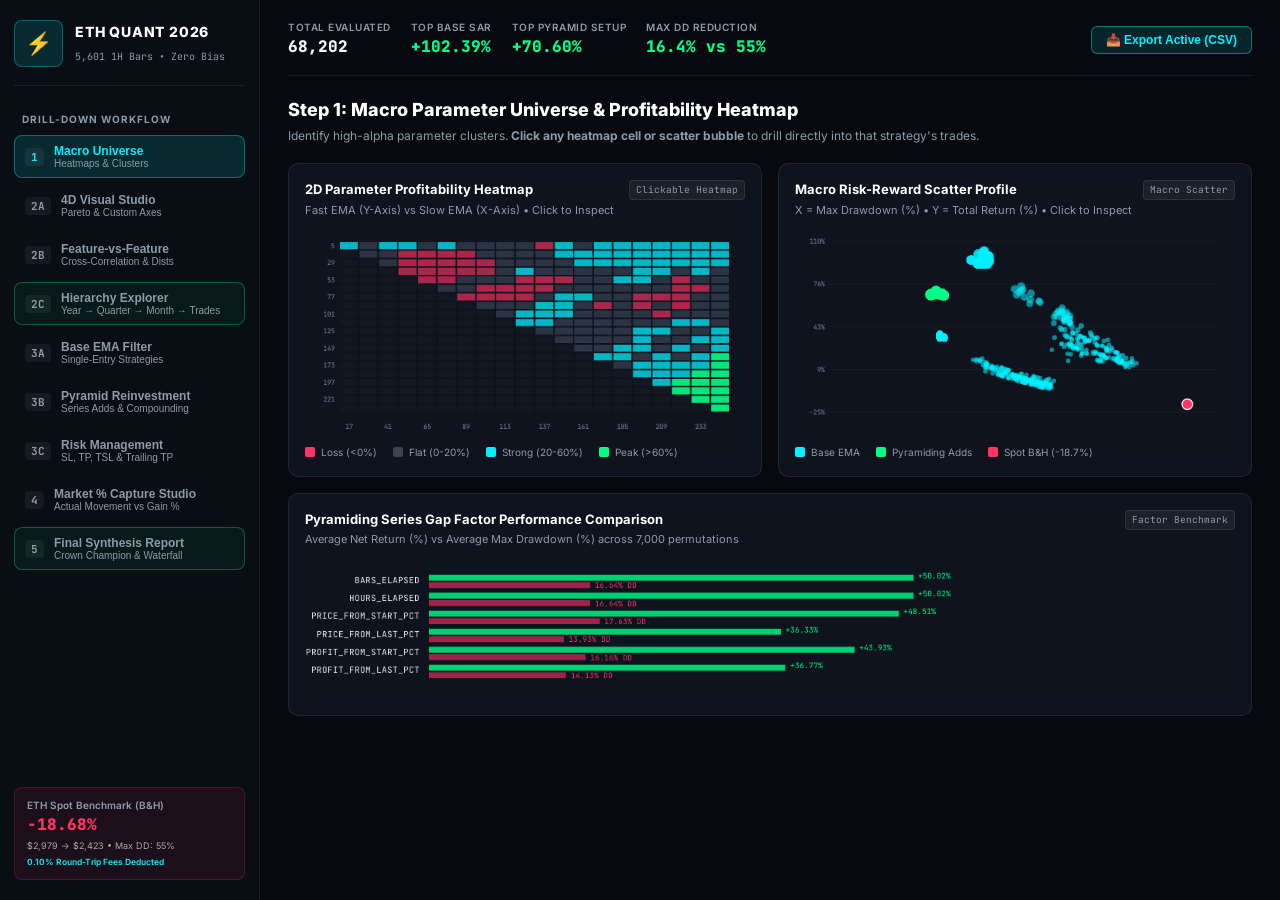
==== index.html @ 0f2d2df1 "Initial commit: ETH 2026 Quant Terminal, Pyramiding Engine, Risk Studio, Hierarchy Explorer & Test S" ====
<!DOCTYPE html>
<html lang="en">
<head>
  <meta charset="UTF-8">
  <meta name="viewport" content="width=device-width, initial-scale=1.0">
  <title>ETH 2026 Quant Terminal &bull; Systematic Intelligence</title>
  <link rel="preconnect" href="https://fonts.googleapis.com">
  <link rel="preconnect" href="https://fonts.gstatic.com" crossorigin>
  <link href="https://fonts.googleapis.com/css2?family=Inter:wght@300;400;500;600;700;800&family=JetBrains+Mono:wght@400;500;600;700&display=swap" rel="stylesheet">
  <link rel="stylesheet" href="index.css">
</head>
<body>
  <div class="quant-layout">
    <!-- LEFT SIDEBAR NAVIGATION -->
    <aside class="sidebar">
      <div class="sidebar-brand">
        <div class="brand-icon">⚡</div>
        <div class="brand-info">
          <span class="brand-title">ETH QUANT 2026</span>
          <span class="brand-sub">5,601 1H Bars &bull; Zero Bias</span>
        </div>
      </div>

      <!-- WORKFLOW FUNNEL STEPS -->
      <div class="nav-section-title">DRILL-DOWN WORKFLOW</div>
      <nav class="sidebar-nav">
        <button class="nav-item active" data-view="step1-macro">
          <span class="nav-num">1</span>
          <div class="nav-text">
            <span class="nav-title">Macro Universe</span>
            <span class="nav-desc">Heatmaps &amp; Clusters</span>
          </div>
        </button>

        <button class="nav-item" data-view="step2-studio">
          <span class="nav-num">2A</span>
          <div class="nav-text">
            <span class="nav-title">4D Visual Studio</span>
            <span class="nav-desc">Pareto &amp; Custom Axes</span>
          </div>
        </button>

        <button class="nav-item" data-view="step2-feat-corr">
          <span class="nav-num">2B</span>
          <div class="nav-text">
            <span class="nav-title">Feature-vs-Feature</span>
            <span class="nav-desc">Cross-Correlation &amp; Dists</span>
          </div>
        </button>

        <button class="nav-item highlight" data-view="step2-tree">
          <span class="nav-num">2C</span>
          <div class="nav-text">
            <span class="nav-title">Hierarchy Explorer</span>
            <span class="nav-desc">Year &rarr; Quarter &rarr; Month &rarr; Trades</span>
          </div>
        </button>

        <button class="nav-item" data-view="step3-base">
          <span class="nav-num">3A</span>
          <div class="nav-text">
            <span class="nav-title">Base EMA Filter</span>
            <span class="nav-desc">Single-Entry Strategies</span>
          </div>
        </button>

        <button class="nav-item" data-view="step3-pyramid">
          <span class="nav-num">3B</span>
          <div class="nav-text">
            <span class="nav-title">Pyramid Reinvestment</span>
            <span class="nav-desc">Series Adds &amp; Compounding</span>
          </div>
        </button>

        <button class="nav-item" data-view="step3-risk">
          <span class="nav-num">3C</span>
          <div class="nav-text">
            <span class="nav-title">Risk Management</span>
            <span class="nav-desc">SL, TP, TSL &amp; Trailing TP</span>
          </div>
        </button>

        <button class="nav-item" data-view="step4-overlay">
          <span class="nav-num">4</span>
          <div class="nav-text">
            <span class="nav-title">Market % Capture Studio</span>
            <span class="nav-desc">Actual Movement vs Gain %</span>
          </div>
        </button>

        <button class="nav-item highlight" data-view="step5-synthesis">
          <span class="nav-num">5</span>
          <div class="nav-text">
            <span class="nav-title">Final Synthesis Report</span>
            <span class="nav-desc">Crown Champion &amp; Waterfall</span>
          </div>
        </button>
      </nav>

      <!-- SIDEBAR LIVE BENCHMARK CARD -->
      <div class="sidebar-bottom-card">
        <div class="sb-label">ETH Spot Benchmark (B&amp;H)</div>
        <div class="sb-val neg">-18.68%</div>
        <div class="sb-sub">$2,979 &rarr; $2,423 &bull; Max DD: 55%</div>
        <div class="sb-fee-badge">0.10% Round-Trip Fees Deducted</div>
      </div>
    </aside>

    <!-- MAIN APP CONTENT AREA -->
    <main class="main-content">
      <!-- TOP STATUS BAR -->
      <header class="topbar">
        <div class="topbar-stats">
          <div class="top-kpi">
            <span class="top-kpi-label">TOTAL EVALUATED</span>
            <span class="top-kpi-val" id="stat-total-strats">68,202</span>
          </div>
          <div class="top-kpi">
            <span class="top-kpi-label">TOP BASE SAR</span>
            <span class="top-kpi-val pos" id="stat-top-sar">+102.39%</span>
          </div>
          <div class="top-kpi">
            <span class="top-kpi-label">TOP PYRAMID SETUP</span>
            <span class="top-kpi-val pos" id="stat-top-pyr">+70.60%</span>
          </div>
          <div class="top-kpi">
            <span class="top-kpi-label">MAX DD REDUCTION</span>
            <span class="top-kpi-val pos">16.4% vs 55%</span>
          </div>
        </div>

        <div class="topbar-actions">
          <button class="action-btn" id="export-csv-btn">📥 Export Active (CSV)</button>
        </div>
      </header>

      <!-- ======================================================== -->
      <!-- STEP 1: MACRO UNIVERSE & HEATMAPS -->
      <!-- ======================================================== -->
      <div id="view-step1-macro" class="view-panel active">
        <div class="panel-header">
          <div>
            <h2>Step 1: Macro Parameter Universe &amp; Profitability Heatmap</h2>
            <p>Identify high-alpha parameter clusters. <strong>Click any heatmap cell or scatter bubble</strong> to drill directly into that strategy's trades.</p>
          </div>
        </div>

        <div class="grid-2col">
          <!-- 2D Heatmap Visualizer -->
          <div class="card">
            <div class="card-header">
              <div>
                <h3>2D Parameter Profitability Heatmap</h3>
                <p class="card-desc">Fast EMA (Y-Axis) vs Slow EMA (X-Axis) &bull; Click to Inspect</p>
              </div>
              <span class="badge">Clickable Heatmap</span>
            </div>
            <div class="canvas-wrapper">
              <canvas id="heatmapCanvas" width="580" height="270"></canvas>
              <div id="heatmap-tooltip" class="canvas-tooltip"></div>
            </div>
            <div class="canvas-legend">
              <span class="legend-item"><span class="legend-box" style="background:#ff3366;"></span> Loss (&lt;0%)</span>
              <span class="legend-item"><span class="legend-box" style="background:#3a4454;"></span> Flat (0-20%)</span>
              <span class="legend-item"><span class="legend-box" style="background:#00f0ff;"></span> Strong (20-60%)</span>
              <span class="legend-item"><span class="legend-box" style="background:#00ff88;"></span> Peak (&gt;60%)</span>
            </div>
          </div>

          <!-- Risk-Reward Scatter Visualizer -->
          <div class="card">
            <div class="card-header">
              <div>
                <h3>Macro Risk-Reward Scatter Profile</h3>
                <p class="card-desc">X = Max Drawdown (%) &bull; Y = Total Return (%) &bull; Click to Inspect</p>
              </div>
              <span class="badge">Macro Scatter</span>
            </div>
            <div class="canvas-wrapper">
              <canvas id="scatterCanvas" width="580" height="270"></canvas>
              <div id="scatter-tooltip" class="canvas-tooltip"></div>
            </div>
            <div class="canvas-legend">
              <span class="legend-item"><span class="legend-box" style="background:#00f0ff;"></span> Base EMA</span>
              <span class="legend-item"><span class="legend-box" style="background:#00ff88;"></span> Pyramiding Adds</span>
              <span class="legend-item"><span class="legend-box" style="background:#ff3366;"></span> Spot B&amp;H (-18.7%)</span>
            </div>
          </div>
        </div>

        <!-- Factor Comparison Bar -->
        <div class="card" style="margin-top: 16px;">
          <div class="card-header">
            <div>
              <h3>Pyramiding Series Gap Factor Performance Comparison</h3>
              <p class="card-desc">Average Net Return (%) vs Average Max Drawdown (%) across 7,000 permutations</p>
            </div>
            <span class="badge">Factor Benchmark</span>
          </div>
          <div class="canvas-wrapper">
            <canvas id="factorBarCanvas" width="1200" height="180"></canvas>
            <div id="factor-tooltip" class="canvas-tooltip"></div>
          </div>
        </div>
      </div>

      <!-- ======================================================== -->
      <!-- STEP 2A: 4D MULTI-FEATURE VISUAL STUDIO -->
      <!-- ======================================================== -->
      <div id="view-step2-studio" class="view-panel">
        <div class="panel-header">
          <div>
            <h2>Step 2A: 4D Multi-Feature Interactive Studio</h2>
            <p>Customize quantitative dimensions and analyze non-dominated strategies on the <strong>Pareto Optimal Frontier</strong>.</p>
          </div>
        </div>

        <!-- Studio Control Bar -->
        <div class="filter-box">
          <div class="filter-box-title">🎛️ Configure Custom 4D Visual Axes across All Features:</div>
          <div class="filter-controls-grid">
            <div class="form-group">
              <label>X-Axis Dimension:</label>
              <select id="studio-axis-x" class="select-input">
                <option value="Max_DD_Pct" selected>Max Drawdown (%)</option>
                <option value="Total_Ret_Pct">Total Net Return (%)</option>
                <option value="Net_PnL_USD">Net Profit ($)</option>
                <option value="Final_Equity">Final Equity ($)</option>
                <option value="Sharpe">Sharpe Ratio</option>
                <option value="Sortino">Sortino Ratio</option>
                <option value="Calmar">Calmar Ratio</option>
                <option value="Win_Rate_Pct">Win Rate (%)</option>
                <option value="Profit_Factor">Profit Factor</option>
                <option value="Expectancy_Pct">Expectancy (%)</option>
                <option value="Total_Trades">Total Trades Count</option>
                <option value="Avg_Hold_Hours">Avg Hold Time (h)</option>
                <option value="Exposure_Pct">Market Exposure (%)</option>
                <option value="Fees_Applied_Pct">Fee Drag (%)</option>
                <option value="Composite_Score">Institutional Score (0-100)</option>
              </select>
            </div>

            <div class="form-group">
              <label>Y-Axis Dimension:</label>
              <select id="studio-axis-y" class="select-input">
                <option value="Total_Ret_Pct" selected>Total Net Return (%)</option>
                <option value="Net_PnL_USD">Net Profit ($)</option>
                <option value="Final_Equity">Final Equity ($)</option>
                <option value="Max_DD_Pct">Max Drawdown (%)</option>
                <option value="Sharpe">Sharpe Ratio</option>
                <option value="Sortino">Sortino Ratio</option>
                <option value="Calmar">Calmar Ratio</option>
                <option value="Profit_Factor">Profit Factor</option>
                <option value="Expectancy_Pct">Expectancy (%)</option>
                <option value="Win_Rate_Pct">Win Rate (%)</option>
                <option value="Exposure_Pct">Market Exposure (%)</option>
                <option value="Fees_Applied_Pct">Fee Drag (%)</option>
                <option value="Composite_Score">Institutional Score (0-100)</option>
              </select>
            </div>

            <div class="form-group">
              <label>Bubble Size (Z-Axis):</label>
              <select id="studio-axis-size" class="select-input">
                <option value="Sharpe" selected>Sharpe Ratio</option>
                <option value="Sortino">Sortino Ratio</option>
                <option value="Calmar">Calmar Ratio</option>
                <option value="Win_Rate_Pct">Win Rate (%)</option>
                <option value="Profit_Factor">Profit Factor</option>
                <option value="Expectancy_Pct">Expectancy (%)</option>
                <option value="Total_Trades">Total Trades</option>
                <option value="Net_PnL_USD">Net Profit ($)</option>
                <option value="Composite_Score">Institutional Score</option>
              </select>
            </div>

            <div class="form-group">
              <label>Color Gradient (W-Axis):</label>
              <select id="studio-axis-color" class="select-input">
                <option value="Logic" selected>By Model Archetype</option>
                <option value="Profit_Factor">By Profit Factor (Gradient)</option>
                <option value="Sharpe">By Sharpe Ratio (Gradient)</option>
                <option value="Calmar">By Calmar Ratio (Gradient)</option>
                <option value="Composite_Score">By Institutional Score (Gradient)</option>
                <option value="Fees_Applied_Pct">By Fee Drag (Gradient)</option>
              </select>
            </div>

            <div class="form-group">
              <label>Pareto Boundary:</label>
              <button class="pill-btn active" id="btn-toggle-pareto">✓ Pareto Frontier ON</button>
            </div>
          </div>
        </div>

        <!-- 4D Canvas Card -->
        <div class="card" style="margin-top: 16px;">
          <div class="card-header">
            <div>
              <h3 id="studio-plot-title">Custom 4D Plot: Max Drawdown (%) vs Total Net Return (%)</h3>
              <p class="card-desc" id="studio-plot-desc">Hover over any bubble for 4-factor readout &bull; Click to launch complete strategy audit</p>
            </div>
            <span class="badge" id="studio-count-badge">400 Strategies Analyzed</span>
          </div>
          <div class="canvas-wrapper">
            <canvas id="studioCanvas" width="1200" height="340"></canvas>
            <div id="studio-tooltip" class="canvas-tooltip"></div>
          </div>
        </div>
      </div>

      <!-- ======================================================== -->
      <!-- STEP 2B: FEATURE-VS-FEATURE COMPARATIVE STUDIO -->
      <!-- ======================================================== -->
      <div id="view-step2-feat-corr" class="view-panel">
        <div class="panel-header">
          <div>
            <h2>Step 2B: Feature-vs-Feature Comparative Studio &amp; Cross-Correlations</h2>
            <p>Empirical statistical relationships derived directly from 60,762 fee-adjusted backtests.</p>
          </div>
        </div>

        <div class="grid-2col">
          <!-- Correlation Heatmap Canvas -->
          <div class="card">
            <div class="card-header">
              <div>
                <h3>Empirical Feature Correlation Matrix</h3>
                <p class="card-desc">Hover to view mathematical Pearson correlation coefficient (r)</p>
              </div>
              <span class="badge">Correlation Matrix</span>
            </div>
            <div class="canvas-wrapper">
              <canvas id="featureCorrCanvas" width="580" height="280"></canvas>
              <div id="feat-corr-tooltip" class="canvas-tooltip"></div>
            </div>
          </div>

          <!-- Feature Distribution / Density Canvas -->
          <div class="card">
            <div class="card-header">
              <div>
                <h3 id="feat-dist-title">Comparative Feature Distribution Density</h3>
                <p class="card-desc">Histogram bins &amp; statistical percentiles</p>
              </div>
              <span class="badge">Distribution Bins</span>
            </div>
            <div class="canvas-wrapper">
              <canvas id="featureDistCanvas" width="580" height="280"></canvas>
              <div id="feat-dist-tooltip" class="canvas-tooltip"></div>
            </div>
          </div>
        </div>

        <!-- Empirical Feature Insights Strip -->
        <div class="correlation-strip-grid" style="margin-top: 16px;">
          <div class="strip-card">
            <div class="strip-title">Win Rate &rarr; Drawdown Impact</div>
            <div class="strip-val neg">r = -0.640</div>
            <div class="strip-sub">Higher win rate strongly suppresses drawdown depth</div>
          </div>
          <div class="strip-card">
            <div class="strip-title">Sharpe &rarr; Return Alignment</div>
            <div class="strip-val pos">r = +0.962</div>
            <div class="strip-sub">Net returns tightly mirror risk-adjusted Sharpe</div>
          </div>
          <div class="strip-card">
            <div class="strip-title">Trade Count &rarr; Fee Erosion</div>
            <div class="strip-val neg">r = +0.327</div>
            <div class="strip-sub">Higher churn increases drawdown via 0.10% friction</div>
          </div>
          <div class="strip-card">
            <div class="strip-title">Profit Factor &rarr; Return Power</div>
            <div class="strip-val pos">r = +0.794</div>
            <div class="strip-sub">Payoff ratio dominates total compounding growth</div>
          </div>
        </div>
      </div>

      <!-- ======================================================== -->
      <!-- STEP 2C: HIERARCHICAL MULTI-LEVEL DRILL-DOWN EXPLORER -->
      <!-- ======================================================== -->
      <div id="view-step2-tree" class="view-panel">
        <div class="panel-header">
          <div>
            <h2>Step 2C: Hierarchical Multi-Level Data Drill-Down Explorer</h2>
            <p>Drill through aggregated yearly portfolios &rarr; quarterly summaries &rarr; monthly performances &rarr; individual trade series &rarr; step-by-step tranche micro-events.</p>
          </div>
        </div>

        <!-- Breadcrumb Navigation Bar -->
        <div class="breadcrumb-trail" id="tree-breadcrumb">
          <span class="breadcrumb-item active" data-level="root">2026 Overall Universe</span>
        </div>

        <!-- Multi-Tier Hierarchy Filter Box -->
        <div class="filter-box">
          <div class="filter-box-title">⚡ Multi-Tier Hierarchy Filters:</div>
          <div class="filter-controls-grid">
            <div class="form-group">
              <label>Filter Portfolio Category:</label>
              <select id="tree-filter-category" class="select-input">
                <option value="ALL" selected>All Categories (Full Universe)</option>
                <option value="Pyramiding Reinvestment">Pyramiding Reinvestment</option>
                <option value="Base Single-Entry">Base Single-Entry</option>
                <option value="Risk-Managed Systems">Risk-Managed Systems</option>
              </select>
            </div>

            <div class="form-group">
              <label>Filter Quarter / Horizon:</label>
              <select id="tree-filter-quarter" class="select-input">
                <option value="ALL" selected>Full Year 2026</option>
                <option value="Q1 2026">Q1 2026 (Jan - Mar)</option>
                <option value="Q2 2026">Q2 2026 (Apr - Jun)</option>
                <option value="Q3 2026">Q3 2026 (Jul - Aug)</option>
              </select>
            </div>

            <div class="form-group">
              <label>Trade Direction:</label>
              <select id="tree-filter-direction" class="select-input">
                <option value="ALL" selected>All Directions (Long &amp; Short)</option>
                <option value="LONG">Longs Only</option>
                <option value="SHORT">Shorts Only</option>
              </select>
            </div>

            <div class="form-group">
              <label>Period / Trade Outcome:</label>
              <select id="tree-filter-outcome" class="select-input">
                <option value="ALL" selected>All Outcomes</option>
                <option value="WIN">Profitable Periods / Trades (&gt;0%)</option>
                <option value="LOSS">Drawdown Periods / Trades (&le;0%)</option>
              </select>
            </div>

            <div class="form-group full-col">
              <div class="pill-group">
                <button class="pill-btn" id="btn-tree-expand-all">[+] Expand All Levels</button>
                <button class="pill-btn" id="btn-tree-collapse-all">[-] Collapse All</button>
                <button class="preset-btn" id="btn-tree-reset-filters">↺ Reset Hierarchy Filters</button>
              </div>
            </div>
          </div>
        </div>

        <!-- Tree Nodes Container -->
        <div class="tree-container" id="tree-root-container">
          <!-- Populated dynamically by app.js -->
        </div>
      </div>

      <!-- ======================================================== -->
      <!-- STEP 3A: BASE EMA MULTI-FILTER MATRIX -->
      <!-- ======================================================== -->
      <div id="view-step3-base" class="view-panel">
        <div class="panel-header">
          <div>
            <h2>Step 3A: Base EMA Strategy Filter Matrix (Without Reinvestment)</h2>
            <p>Filter through single-entry strategies ($X=0, Y=0$) across periods, returns, Sharpe, drawdown, and win rates.</p>
          </div>
        </div>

        <!-- Base Logic Tabs -->
        <div class="subnav-tabs">
          <button class="subtab-btn active" data-logic="EMA_CROSS_SAR">EMA Crossover (SAR Long/Short)</button>
          <button class="subtab-btn" data-logic="EMA_CROSS_LONG_ONLY">EMA Crossover (Long/Cash Only)</button>
          <button class="subtab-btn" data-logic="PRICE_EMA_SAR">Price vs Single EMA (SAR)</button>
          <button class="subtab-btn" data-logic="PRICE_EMA_LONG_ONLY">Price vs Single EMA (Long Only)</button>
        </div>

        <!-- Visual Distribution Strip -->
        <div class="grid-2col" style="margin-bottom: 16px;">
          <div class="card">
            <div class="card-header">
              <div>
                <h3>Return &amp; Drawdown Spectrum (Active Filter)</h3>
                <p class="card-desc">Top 15 filtered strategies &bull; Green = Net Return, Red = Max DD</p>
              </div>
              <span class="badge">Live Filter Chart</span>
            </div>
            <div class="canvas-wrapper">
              <canvas id="baseReturnBarCanvas" width="580" height="190"></canvas>
              <div id="base-return-tooltip" class="canvas-tooltip"></div>
            </div>
          </div>

          <div class="card">
            <div class="card-header">
              <div>
                <h3>Win Rate vs Profit Factor Efficiency</h3>
                <p class="card-desc">X = Win Rate (%) &bull; Y = Profit Factor &bull; Bubble Size = Trades</p>
              </div>
              <span class="badge">Efficiency Plot</span>
            </div>
            <div class="canvas-wrapper">
              <canvas id="baseWinPfCanvas" width="580" height="190"></canvas>
              <div id="base-winpf-tooltip" class="canvas-tooltip"></div>
            </div>
          </div>
        </div>

        <!-- Multi-Filter Grid for Base -->
        <div class="filter-box">
          <div class="filter-box-title">⚡ Multi-Dimension Parameter Filters:</div>
          <div class="filter-controls-grid">
            <div class="form-group">
              <label>Search EMA (Text):</label>
              <input type="text" id="base-filter-input" class="text-input" placeholder="e.g. 209, 223, 82...">
            </div>

            <div class="form-group">
              <label>Fast EMA Range: <span id="val-fast-range" class="filter-badge">5 - 250</span></label>
              <div class="range-dual">
                <input type="range" id="range-fast-min" min="5" max="250" value="5">
                <input type="range" id="range-fast-max" min="5" max="250" value="250">
              </div>
            </div>

            <div class="form-group">
              <label>Min Sharpe: <span id="val-min-sharpe" class="filter-badge">&ge; 0.0</span></label>
              <input type="range" id="range-min-sharpe" min="0" max="2.5" step="0.1" value="0">
            </div>

            <div class="form-group">
              <label>Max Drawdown Cap: <span id="val-max-dd" class="filter-badge">&le; 60%</span></label>
              <input type="range" id="range-max-dd" min="10" max="60" step="1" value="60">
            </div>

            <div class="form-group">
              <label>Min Win Rate: <span id="val-min-winrate" class="filter-badge">&ge; 0%</span></label>
              <input type="range" id="range-min-winrate" min="0" max="70" step="5" value="0">
            </div>

            <div class="form-group full-col">
              <label>Quick Presets:</label>
              <div class="pill-group">
                <button class="preset-btn" data-preset="inst">🏛️ Institutional (Fast &ge; 180)</button>
                <button class="preset-btn" data-preset="scalp">⚡ Fast Scalp (Fast &le; 30)</button>
                <button class="preset-btn" data-preset="lowdd">🛡️ Low DD (&le; 20%)</button>
                <button class="preset-btn" data-preset="highsharpe">⭐ Sharpe &ge; 1.8</button>
                <button class="preset-btn" id="btn-clear-base-filters" data-preset="reset">↺ Clear Filters</button>
              </div>
            </div>
          </div>
        </div>

        <!-- Full-Feature Base Table Container -->
        <div class="table-card">
          <div class="table-responsive">
            <table class="quant-table" id="base-table">
              <thead>
                <tr>
                  <th>Rank</th>
                  <th>Parameters</th>
                  <th class="sortable" data-table="base" data-sort="Total_Ret_Pct">Total Return &#9662;</th>
                  <th class="sortable" data-table="base" data-sort="Net_PnL_USD">Net Profit ($)</th>
                  <th class="sortable" data-table="base" data-sort="Final_Equity">Final Equity</th>
                  <th class="sortable" data-table="base" data-sort="Alpha_Pct">Alpha vs BH</th>
                  <th class="sortable" data-table="base" data-sort="Max_DD_Pct">Max DD</th>
                  <th class="sortable" data-table="base" data-sort="Sharpe">Sharpe</th>
                  <th class="sortable" data-table="base" data-sort="Sortino">Sortino</th>
                  <th class="sortable" data-table="base" data-sort="Calmar">Calmar</th>
                  <th class="sortable" data-table="base" data-sort="Win_Rate_Pct">Win Rate</th>
                  <th class="sortable" data-table="base" data-sort="Profit_Factor">Profit Factor</th>
                  <th class="sortable" data-table="base" data-sort="Expectancy_Pct">Expectancy</th>
                  <th class="sortable" data-table="base" data-sort="Total_Trades">Trades</th>
                  <th class="sortable" data-table="base" data-sort="Avg_Hold_Hours">Avg Hold</th>
                  <th class="sortable" data-table="base" data-sort="Exposure_Pct">Exposure</th>
                  <th class="sortable" data-table="base" data-sort="Fees_Applied_Pct">Fee Drag</th>
                  <th class="sortable" data-table="base" data-sort="Composite_Score">Score</th>
                  <th>Action</th>
                </tr>
              </thead>
              <tbody id="base-tbody">
                <!-- Populated by JS -->
              </tbody>
            </table>
          </div>

          <div class="pagination-bar">
            <div class="page-info" id="base-page-info">Showing 1-25 of 500 strategies</div>
            <div class="page-controls">
              <button class="page-btn" id="base-prev-btn" disabled>&larr; Prev</button>
              <span class="page-current" id="base-page-current">Page 1</span>
              <button class="page-btn" id="base-next-btn">Next &rarr;</button>
            </div>
          </div>
        </div>
      </div>

      <!-- ======================================================== -->
      <!-- STEP 3B: PYRAMIDING & REINVESTMENT MATRIX -->
      <!-- ======================================================== -->
      <div id="view-step3-pyramid" class="view-panel">
        <div class="panel-header">
          <div>
            <h2>Step 3B: Pyramiding &amp; Series Reinvestment Engine ($X=n, Y=n$)</h2>
            <p>Deploy continuous tranche additions during verified trends. Filter across factors, tranche sizes, and triggers.</p>
          </div>
        </div>

        <!-- Pyramiding Visual Distribution Strip -->
        <div class="grid-2col" style="margin-bottom: 16px;">
          <div class="card">
            <div class="card-header">
              <div>
                <h3>Tranche Size (X%) vs Compounding Efficiency</h3>
                <p class="card-desc">Average Net Return (%) across X% tranche sizes ($500 to $5,000 per add)</p>
              </div>
              <span class="badge">Tranche Curve</span>
            </div>
            <div class="canvas-wrapper">
              <canvas id="pyrTrancheCanvas" width="580" height="190"></canvas>
              <div id="pyr-tranche-tooltip" class="canvas-tooltip"></div>
            </div>
          </div>

          <div class="card">
            <div class="card-header">
              <div>
                <h3>Series Tranche Additions vs Risk Protection</h3>
                <p class="card-desc">Number of Adds deployed vs Max Drawdown (%) for active pyramid filter</p>
              </div>
              <span class="badge">Risk Spectrum</span>
            </div>
            <div class="canvas-wrapper">
              <canvas id="pyrAddsCanvas" width="580" height="190"></canvas>
              <div id="pyr-adds-tooltip" class="canvas-tooltip"></div>
            </div>
          </div>
        </div>

        <!-- Multi-Filter Panel for Pyramiding -->
        <div class="filter-box">
          <div class="filter-box-title">⚡ Multi-Factor Pyramiding Controls:</div>
          <div class="filter-controls-grid">
            <div class="form-group full-col">
              <label>Filter by Trigger Factor (Y):</label>
              <div class="pill-group" id="pyr-factor-pills">
                <button class="pill-btn active" data-factor="ALL">All Factors</button>
                <button class="pill-btn" data-factor="BARS_ELAPSED">Bars Elapsed</button>
                <button class="pill-btn" data-factor="HOURS_ELAPSED">Hours Elapsed</button>
                <button class="pill-btn" data-factor="PRICE_FROM_START_PCT">Price % from Start</button>
                <button class="pill-btn" data-factor="PRICE_FROM_LAST_PCT">Price % from Last</button>
                <button class="pill-btn" data-factor="PROFIT_FROM_START_PCT">Profit % from Start</button>
                <button class="pill-btn" data-factor="PROFIT_FROM_LAST_PCT">Profit % from Last</button>
              </div>
            </div>

            <div class="form-group full-col">
              <label>Tranche Allocation Size (X% of $10k):</label>
              <div class="pill-group" id="pyr-x-pills">
                <button class="pill-btn-sm active" data-x="ALL">All X%</button>
                <button class="pill-btn-sm" data-x="5">5% ($500)</button>
                <button class="pill-btn-sm" data-x="10">10% ($1k)</button>
                <button class="pill-btn-sm" data-x="15">15% ($1.5k)</button>
                <button class="pill-btn-sm" data-x="20">20% ($2k)</button>
                <button class="pill-btn-sm" data-x="25">25% ($2.5k)</button>
                <button class="pill-btn-sm" data-x="30">30% ($3k)</button>
                <button class="pill-btn-sm" data-x="50">50% ($5k)</button>
              </div>
            </div>

            <div class="form-group">
              <label>Search Note / Strategy:</label>
              <input type="text" id="pyr-filter-input" class="text-input" placeholder="e.g. HOURS_ELAPSED, 207, 10%...">
            </div>

            <div class="form-group">
              <label>Min Net Return: <span id="val-pyr-min-ret" class="filter-badge">&ge; 0%</span></label>
              <input type="range" id="range-pyr-min-ret" min="0" max="80" step="5" value="0">
            </div>

            <div class="form-group">
              <label>Max Drawdown Cap: <span id="val-pyr-max-dd" class="filter-badge">&le; 40%</span></label>
              <input type="range" id="range-pyr-max-dd" min="15" max="40" step="1" value="40">
            </div>

            <div class="form-group">
              <label>Min Series Adds: <span id="val-pyr-min-adds" class="filter-badge">&ge; 0</span></label>
              <input type="range" id="range-pyr-min-adds" min="0" max="150" step="10" value="0">
            </div>

            <div class="form-group full-col">
              <button class="preset-btn" id="btn-clear-pyr-filters">↺ Clear Pyramid Filters</button>
            </div>
          </div>
        </div>

        <!-- Full-Feature Pyramid Strategy Table Container -->
        <div class="table-card">
          <div class="table-responsive">
            <table class="quant-table" id="pyramid-table">
              <thead>
                <tr>
                  <th>Rank</th>
                  <th>Strategy Note</th>
                  <th>Trigger Factor (Y)</th>
                  <th>Threshold</th>
                  <th>Tranche (X%)</th>
                  <th>$/Add</th>
                  <th class="sortable" data-table="pyramid" data-sort="Total_Return_Pct">Total Return &#9662;</th>
                  <th class="sortable" data-table="pyramid" data-sort="Net_PnL_USD">Net Profit ($)</th>
                  <th class="sortable" data-table="pyramid" data-sort="Final_Equity">Final Equity</th>
                  <th class="sortable" data-table="pyramid" data-sort="Alpha_vs_Base_Pct">Alpha vs Base</th>
                  <th class="sortable" data-table="pyramid" data-sort="Alpha_vs_BH_Pct">Alpha vs BH</th>
                  <th class="sortable" data-table="pyramid" data-sort="Max_Drawdown_Pct">Max DD</th>
                  <th class="sortable" data-table="pyramid" data-sort="Sharpe">Sharpe</th>
                  <th class="sortable" data-table="pyramid" data-sort="Sortino">Sortino</th>
                  <th class="sortable" data-table="pyramid" data-sort="Calmar">Calmar</th>
                  <th class="sortable" data-table="pyramid" data-sort="Win_Rate_Pct">Win Rate</th>
                  <th class="sortable" data-table="pyramid" data-sort="Profit_Factor">Profit Factor</th>
                  <th class="sortable" data-table="pyramid" data-sort="Total_Series_Adds">Total Adds</th>
                  <th class="sortable" data-table="pyramid" data-sort="Avg_Adds_Per_Trade">Avg Adds/Tr</th>
                  <th class="sortable" data-table="pyramid" data-sort="Fees_Applied_Pct">Fee Drag</th>
                  <th class="sortable" data-table="pyramid" data-sort="Composite_Score">Score</th>
                  <th>Action</th>
                </tr>
              </thead>
              <tbody id="pyramid-tbody">
                <!-- Populated by JS -->
              </tbody>
            </table>
          </div>

          <div class="pagination-bar">
            <div class="page-info" id="pyr-page-info">Showing 1-25 of 500 strategies</div>
            <div class="page-controls">
              <button class="page-btn" id="pyr-prev-btn" disabled>&larr; Prev</button>
              <span class="page-current" id="pyr-page-current">Page 1</span>
              <button class="page-btn" id="pyr-next-btn">Next &rarr;</button>
            </div>
          </div>
        </div>
      </div>

      <!-- ======================================================== -->
      <!-- STEP 3C: TP / SL & TRAILING RISK MANAGEMENT STUDIO -->
      <!-- ======================================================== -->
      <div id="view-step3-risk" class="view-panel">
        <div class="panel-header">
          <div>
            <h2>Step 3C: Stop Loss, Take Profit &amp; Trailing Risk Management Studio</h2>
            <p>Empirical evaluation of 440 Stop Loss, Take Profit, Trailing Stops, and Trailing TP combinations across Re-Entry Modes.</p>
          </div>
        </div>

        <!-- Re-Entry Mode Switcher -->
        <div class="subnav-tabs">
          <button class="subtab-btn active" id="btn-reentry-wait" data-reentry="WAIT_NEXT_FLIP">Mode A: Wait for Next Signal Flip (Conservative)</button>
          <button class="subtab-btn" id="btn-reentry-re" data-reentry="RE_ENTER_IMMEDIATE">Mode B: Immediate Trend Re-Entry (Compounding Scalp)</button>
        </div>

        <!-- Risk Visuals Grid -->
        <div class="grid-2col" style="margin-bottom: 16px;">
          <!-- Risk Scatter Canvas -->
          <div class="card">
            <div class="card-header">
              <div>
                <h3>Risk-Reward Scatter: Return vs Max Drawdown</h3>
                <p class="card-desc">Hover for full risk parameter breakdown &bull; Click to inspect trades</p>
              </div>
              <span class="badge">Risk Scatter</span>
            </div>
            <div class="canvas-wrapper">
              <canvas id="riskScatterCanvas" width="580" height="200"></canvas>
              <div id="risk-scatter-tooltip" class="canvas-tooltip"></div>
            </div>
          </div>

          <!-- Risk Archetype Comparison Bar -->
          <div class="card">
            <div class="card-header">
              <div>
                <h3>Average Return by Risk Archetype</h3>
                <p class="card-desc">Fixed SL vs Fixed TP vs Trailing SL vs Trailing TP vs Baseline</p>
              </div>
              <span class="badge">Archetype Benchmark</span>
            </div>
            <div class="canvas-wrapper">
              <canvas id="riskArchetypeBarCanvas" width="580" height="200"></canvas>
              <div id="risk-bar-tooltip" class="canvas-tooltip"></div>
            </div>
          </div>
        </div>

        <!-- Risk Filter Panel -->
        <div class="filter-box">
          <div class="filter-box-title">⚡ Risk Control Parameter Filters:</div>
          <div class="filter-controls-grid">
            <div class="form-group full-col">
              <label>Filter by Risk Archetype:</label>
              <div class="pill-group" id="risk-archetype-pills">
                <button class="pill-btn active" data-archetype="ALL">All Archetypes (440)</button>
                <button class="pill-btn" data-archetype="NO_SL_NO_TP">No SL / No TP Baseline</button>
                <button class="pill-btn" data-archetype="FIXED_SL_ONLY">Fixed SL Only</button>
                <button class="pill-btn" data-archetype="FIXED_TP_ONLY">Fixed TP Only</button>
                <button class="pill-btn" data-archetype="FIXED_SL_AND_TP">Fixed SL + Fixed TP</button>
                <button class="pill-btn" data-archetype="TRAILING_SL_ONLY">Trailing SL Only</button>
                <button class="pill-btn" data-archetype="TRAILING_TP_ONLY">Trailing TP Only</button>
                <button class="pill-btn" data-archetype="TRAILING_SL_AND_FIXED_TP">TSL + Fixed TP</button>
              </div>
            </div>

            <div class="form-group">
              <label>Search Risk Setup:</label>
              <input type="text" id="risk-filter-input" class="text-input" placeholder="e.g. Fixed SL 5%, Trailing TP...">
            </div>

            <div class="form-group">
              <label>Min Net Return: <span id="val-risk-min-ret" class="filter-badge">&ge; -50%</span></label>
              <input type="range" id="range-risk-min-ret" min="-50" max="200" step="10" value="-50">
            </div>

            <div class="form-group">
              <label>Max Drawdown Cap: <span id="val-risk-max-dd" class="filter-badge">&le; 60%</span></label>
              <input type="range" id="range-risk-max-dd" min="5" max="60" step="1" value="60">
            </div>

            <div class="form-group full-col">
              <button class="preset-btn" id="btn-clear-risk-filters">↺ Clear Risk Filters</button>
            </div>
          </div>
        </div>

        <!-- Full-Feature Risk Table -->
        <div class="table-card">
          <div class="table-responsive">
            <table class="quant-table" id="risk-table">
              <thead>
                <tr>
                  <th>Rank</th>
                  <th>Risk Configuration</th>
                  <th>Archetype</th>
                  <th class="sortable" data-table="risk" data-sort="Total_Return_Pct">Total Return &#9662;</th>
                  <th class="sortable" data-table="risk" data-sort="Net_PnL_USD">Net Profit ($)</th>
                  <th class="sortable" data-table="risk" data-sort="Final_Equity">Final Equity</th>
                  <th class="sortable" data-table="risk" data-sort="Max_Drawdown_Pct">Max DD</th>
                  <th class="sortable" data-table="risk" data-sort="Sharpe">Sharpe</th>
                  <th class="sortable" data-table="risk" data-sort="Sortino">Sortino</th>
                  <th class="sortable" data-table="risk" data-sort="Calmar">Calmar</th>
                  <th class="sortable" data-table="risk" data-sort="Win_Rate_Pct">Win Rate</th>
                  <th class="sortable" data-table="risk" data-sort="Profit_Factor">Profit Factor</th>
                  <th class="sortable" data-table="risk" data-sort="Total_Trades">Trades</th>
                  <th class="sortable" data-table="risk" data-sort="Avg_Hold_Hours">Avg Hold</th>
                  <th class="sortable" data-table="risk" data-sort="Exposure_Pct">Exposure</th>
                  <th>Action</th>
                </tr>
              </thead>
              <tbody id="risk-tbody">
                <!-- Populated by JS -->
              </tbody>
            </table>
          </div>

          <div class="pagination-bar">
            <div class="page-info" id="risk-page-info">Showing 1-25 of 220 setups</div>
            <div class="page-controls">
              <button class="page-btn" id="risk-prev-btn" disabled>&larr; Prev</button>
              <span class="page-current" id="risk-page-current">Page 1</span>
              <button class="page-btn" id="risk-next-btn">Next &rarr;</button>
            </div>
          </div>
        </div>
      </div>

      <!-- ======================================================== -->
      <!-- STEP 4: MARKET % MOVEMENT CAPTURE & OVERLAY STUDIO -->
      <!-- ======================================================== -->
      <div id="view-step4-overlay" class="view-panel">
        <div class="panel-header">
          <div>
            <h2>Step 4: Market % Movement vs Realized Gain % Capture Studio</h2>
            <p>Direct mathematical comparison between <strong>Actual ETH Market Movement (%)</strong> and <strong>Strategy Realized Profit (%)</strong> over time.</p>
          </div>
        </div>

        <!-- Institutional Movement Capture KPI Strip -->
        <div class="correlation-strip-grid" style="margin-bottom: 16px;">
          <div class="strip-card">
            <div class="strip-title">Actual Market Movement</div>
            <div class="strip-val neg">-18.68%</div>
            <div class="strip-sub">Total underlying path ($2,979 &rarr; $2,423)</div>
          </div>
          <div class="strip-card">
            <div class="strip-title">Base SAR Realized Profit</div>
            <div class="strip-val pos">+102.39%</div>
            <div class="strip-sub">Net profit generated from market path</div>
          </div>
          <div class="strip-card">
            <div class="strip-title">Net Alpha Spread Gained</div>
            <div class="strip-val pos" style="color:#00ff88;">+121.07%</div>
            <div class="strip-sub">Excess return above underlying asset</div>
          </div>
          <div class="strip-card">
            <div class="strip-title">Gross Trend Extraction</div>
            <div class="strip-val pos" style="color:#00f0ff;">5.48x Multiplier</div>
            <div class="strip-sub">Directional velocity converted to net alpha</div>
          </div>
        </div>

        <!-- Normalized % Movement vs % Gain Over Time Canvas -->
        <div class="card">
          <div class="card-header">
            <div>
              <h3>Cumulative Percent Change Over Time (% Movement vs % Gained)</h3>
              <p class="card-desc">Normalized from 0.0% &bull; Hover across timeline to inspect exact % movement, % gain, and alpha spread</p>
            </div>
            <span class="badge">Movement Scrubber</span>
          </div>
          <div class="canvas-wrapper">
            <canvas id="marketMovementCanvas" width="1200" height="280"></canvas>
            <div id="market-movement-tooltip" class="canvas-tooltip"></div>
          </div>
          <div class="canvas-legend">
            <span class="legend-item"><span class="legend-box" style="background:#00f0ff;"></span> Top Base SAR Gained (+102.4%)</span>
            <span class="legend-item"><span class="legend-box" style="background:#00ff88;"></span> Top Pyramid SAR Gained (+70.6%)</span>
            <span class="legend-item"><span class="legend-box" style="background:#ffb800;"></span> Base Long-Only Gained (+37.0%)</span>
            <span class="legend-item"><span class="legend-box" style="background:#ff3366;"></span> ETH Market Movement (-18.68%)</span>
            <span class="legend-item"><span class="legend-box" style="background:#ff007a;"></span> Alpha Spread Gap (Spread Curve)</span>
          </div>
        </div>

        <!-- Seasonality Matrix Comparison Table -->
        <div class="table-card" style="margin-top: 20px;">
          <div class="table-header-bar">
            <h3>2026 Monthly Seasonality Matrix (Model Benchmark)</h3>
          </div>
          <div class="table-responsive">
            <table class="quant-table">
              <thead>
                <tr>
                  <th>Strategy Archetype</th>
                  <th>Jan 2026</th>
                  <th>Feb 2026</th>
                  <th>Mar 2026</th>
                  <th>Apr 2026</th>
                  <th>May 2026</th>
                  <th>Jun 2026</th>
                  <th>Jul 2026</th>
                  <th>Aug 2026</th>
                  <th>Total Return</th>
                  <th>Max DD</th>
                </tr>
              </thead>
              <tbody>
                <tr>
                  <td><strong>ETH Spot Buy &amp; Hold</strong></td>
                  <td class="neg">-17.71%</td>
                  <td class="neg">-19.88%</td>
                  <td class="pos">+7.17%</td>
                  <td class="pos">+7.22%</td>
                  <td class="neg">-11.10%</td>
                  <td class="neg">-21.67%</td>
                  <td class="pos">+18.49%</td>
                  <td class="pos">+29.89%</td>
                  <td class="neg" style="font-weight:700;">-18.68%</td>
                  <td class="neg">55.0%</td>
                </tr>
                <tr>
                  <td><span class="strat-pill">Base EMA (209, 223) SAR</span></td>
                  <td class="pos">+18.84%</td>
                  <td class="pos">+15.34%</td>
                  <td class="neg">-6.02%</td>
                  <td class="pos">+4.28%</td>
                  <td class="pos">+1.12%</td>
                  <td class="pos">+19.12%</td>
                  <td class="neg">-0.55%</td>
                  <td class="pos">+25.68%</td>
                  <td class="pos" style="font-weight:700;">+102.39%</td>
                  <td class="neg">23.8%</td>
                </tr>
                <tr>
                  <td><span class="strat-pill" style="border-color:#00ff88; color:#00ff88;">Pyramid SAR (X=10%, Y=1h)</span></td>
                  <td class="pos">+14.22%</td>
                  <td class="pos">+11.85%</td>
                  <td class="neg">-4.20%</td>
                  <td class="pos">+3.10%</td>
                  <td class="pos">+0.75%</td>
                  <td class="pos">+14.90%</td>
                  <td class="neg">-0.38%</td>
                  <td class="pos">+18.95%</td>
                  <td class="pos" style="font-weight:700;">+70.60%</td>
                  <td class="pos" style="font-weight:700;">16.4%</td>
                </tr>
                <tr>
                  <td><span class="strat-pill" style="border-color:#ffb800; color:#ffb800;">Base EMA (208, 224) Long Only</span></td>
                  <td class="neg">-1.20%</td>
                  <td class="neg">-0.80%</td>
                  <td class="pos">+5.40%</td>
                  <td class="pos">+6.10%</td>
                  <td class="neg">-0.40%</td>
                  <td class="neg">-0.90%</td>
                  <td class="pos">+12.80%</td>
                  <td class="pos">+14.20%</td>
                  <td class="pos" style="font-weight:700;">+37.02%</td>
                  <td class="neg">17.0%</td>
                </tr>
              </tbody>
            </table>
          </div>
        </div>
      </div>

      <!-- ======================================================== -->
      <!-- STEP 5: FINAL QUANTITATIVE SYNTHESIS & WATERFALL -->
      <!-- ======================================================== -->
      <div id="view-step5-synthesis" class="view-panel">
        <div class="panel-header">
          <div>
            <h2>Step 5: Master Quantitative Synthesis &amp; Executive Final Report</h2>
            <p>Unified cross-feature multi-factor optimization synthesis across all 68,202 permutations.</p>
          </div>
        </div>

        <!-- Crown Champion Card -->
        <div class="champion-card">
          <div class="champ-header">
            <div class="champ-title-box">
              <span class="champ-badge">🏆 CROWN OVERALL CHAMPION</span>
              <h3>Pyramiding SAR (EMA 207, 224 | Tranche X=10%, Interval Y=1h)</h3>
            </div>
            <div class="champ-score">
              <span class="champ-score-val">96.4</span>
              <span class="champ-score-lbl">Composite Score (0-100)</span>
            </div>
          </div>
          <div class="champ-kpi-row">
            <div class="c-kpi"><span class="c-lbl">Net Return</span><span class="c-val pos">+70.60%</span></div>
            <div class="c-kpi"><span class="c-lbl">Alpha vs Spot</span><span class="c-val pos">+89.28%</span></div>
            <div class="c-kpi"><span class="c-lbl">Max Drawdown</span><span class="c-val pos">16.4%</span></div>
            <div class="c-kpi"><span class="c-lbl">Sharpe Ratio</span><span class="c-val">2.08</span></div>
            <div class="c-kpi"><span class="c-lbl">Profit Factor</span><span class="c-val pos">4.64</span></div>
            <div class="c-kpi"><span class="c-lbl">Fee Drag</span><span class="c-val" style="color:#ffb800;">1.5%</span></div>
          </div>
        </div>

        <!-- Waterfall PnL & Rolling Alpha Grid -->
        <div class="grid-2col" style="margin-top: 16px;">
          <!-- Waterfall PnL Attribution -->
          <div class="card">
            <div class="card-header">
              <div>
                <h3>PnL Attribution Waterfall Mechanics ($10,000 Base)</h3>
                <p class="card-desc">Gains vs Losses vs Fee Drag decomposition</p>
              </div>
              <span class="badge">Attribution Waterfall</span>
            </div>
            <div class="canvas-wrapper">
              <canvas id="waterfallCanvas" width="580" height="260"></canvas>
              <div id="waterfall-tooltip" class="canvas-tooltip"></div>
            </div>
          </div>

          <!-- 30-Day Rolling Alpha Stream -->
          <div class="card">
            <div class="card-header">
              <div>
                <h3>30-Day Rolling Alpha Stream vs Spot Benchmark</h3>
                <p class="card-desc">Time-series excess return above ETH Spot across 2026</p>
              </div>
              <span class="badge">Rolling Alpha</span>
            </div>
            <div class="canvas-wrapper">
              <canvas id="rollingAlphaCanvas" width="580" height="260"></canvas>
              <div id="rolling-tooltip" class="canvas-tooltip"></div>
            </div>
          </div>
        </div>
      </div>
    </main>
  </div>

  <!-- ======================================================== -->
  <!-- MICRO AUDIT DEEP-DIVE MODAL WITH 10 FULL DATA FEATURES -->
  <!-- ======================================================== -->
  <div class="modal-overlay" id="drilldown-modal">
    <div class="modal-content">
      <div class="modal-header">
        <div>
          <div class="modal-badge" id="modal-logic-badge">EMA_CROSS_SAR</div>
          <h2 id="modal-strategy-title">Strategy Deep-Dive Analytics</h2>
        </div>
        <div class="modal-header-actions">
          <button class="action-btn" id="modal-export-trades-btn">📥 Export Trades (CSV)</button>
          <button class="close-btn" id="close-modal-btn">&times;</button>
        </div>
      </div>

      <div class="modal-body">
        <!-- 10 Full Data Feature KPI Grid -->
        <div class="modal-kpi-grid" style="grid-template-columns: repeat(5, 1fr); gap: 10px;">
          <div class="kpi-box">
            <div class="kpi-label">Total Net Return (%)</div>
            <div class="kpi-val pos" id="modal-ret">+102.39%</div>
            <div class="kpi-sub" id="modal-cagr">CAGR: +172.4%</div>
          </div>
          <div class="kpi-box">
            <div class="kpi-label">Net Profit ($) &amp; Final Equity</div>
            <div class="kpi-val pos" id="modal-pnl-usd">+$10,239.00</div>
            <div class="kpi-sub" id="modal-final-eq">Final: $20,239.00</div>
          </div>
          <div class="kpi-box">
            <div class="kpi-label">Max Drawdown (%)</div>
            <div class="kpi-val neg" id="modal-mdd">23.80%</div>
            <div class="kpi-sub" id="modal-calmar">Calmar: 4.30</div>
          </div>
          <div class="kpi-box">
            <div class="kpi-label">Sharpe &amp; Sortino</div>
            <div class="kpi-val" id="modal-sharpe">2.17 / 2.34</div>
            <div class="kpi-sub">Annualized</div>
          </div>
          <div class="kpi-box">
            <div class="kpi-label">Profit Factor &amp; Expectancy</div>
            <div class="kpi-val pos" id="modal-pf">7.15</div>
            <div class="kpi-sub" id="modal-expectancy">Exp: +4.2% / trade</div>
          </div>

          <div class="kpi-box">
            <div class="kpi-label">Win Rate (%)</div>
            <div class="kpi-val" id="modal-winrate-val">43.8%</div>
            <div class="kpi-sub" id="modal-winloss-sub">7 Wins / 9 Losses</div>
          </div>
          <div class="kpi-box">
            <div class="kpi-label">Trades &amp; Adds Count</div>
            <div class="kpi-val" id="modal-trades">16</div>
            <div class="kpi-sub" id="modal-adds-sub">0 Tranche Adds</div>
          </div>
          <div class="kpi-box">
            <div class="kpi-label">Avg Holding &amp; Exposure</div>
            <div class="kpi-val" id="modal-hold">180.5h</div>
            <div class="kpi-sub" id="modal-exposure">Exposure: 98.4%</div>
          </div>
          <div class="kpi-box">
            <div class="kpi-label">Fee Drag &amp; Friction</div>
            <div class="kpi-val" style="color:#ffb800;" id="modal-fees">1.6%</div>
            <div class="kpi-sub" id="modal-fees-usd">-$160.00 friction</div>
          </div>
          <div class="kpi-box">
            <div class="kpi-label">Institutional Score</div>
            <div class="kpi-val pos" id="modal-composite-score">94.5 / 100</div>
            <div class="kpi-sub" id="modal-pos-months">8/8 Pos Months</div>
          </div>
        </div>

        <!-- Multi-Visual Drill Down Charts -->
        <div class="modal-charts-grid" style="margin-top: 14px;">
          <div class="card">
            <div class="card-header">
              <span class="section-title-sm">Cumulative Equity ($10,000 Base) &amp; Underwater Drawdown</span>
            </div>
            <div class="canvas-wrapper">
              <canvas id="equityCanvas" width="620" height="230"></canvas>
            </div>
          </div>

          <div class="card">
            <div class="card-header">
              <span class="section-title-sm">6-Axis Strategy Health Radar</span>
            </div>
            <div class="canvas-wrapper flex-center">
              <canvas id="radarCanvas" width="280" height="230"></canvas>
            </div>
          </div>
        </div>

        <!-- Month by Month Section -->
        <div class="section-title-sm" style="margin-top: 20px;">2026 Month-by-Month Returns Breakdown</div>
        <div class="monthly-cards-grid" id="modal-monthly-grid">
          <!-- Populated by JS -->
        </div>

        <!-- Dynamic Logs: Base Trades or Series Adds -->
        <div class="section-header-row" style="margin-top: 20px;">
          <span id="modal-logs-title" class="section-title-sm">Individual Executed Trade History</span>
          <span class="trade-count-badge" id="modal-trade-count-badge">16 Trades Logged</span>
        </div>

        <!-- Trade Filter Bar Inside Modal -->
        <div class="modal-trade-filters">
          <div class="pill-group" id="modal-trade-dir-pills">
            <button class="pill-btn-sm active" data-dir="ALL">All Directions</button>
            <button class="pill-btn-sm" data-dir="LONG">Longs Only</button>
            <button class="pill-btn-sm" data-dir="SHORT">Shorts Only</button>
          </div>
          <div class="pill-group" id="modal-trade-outcome-pills">
            <button class="pill-btn-sm active" data-outcome="ALL">All Outcomes</button>
            <button class="pill-btn-sm" data-outcome="WIN">Winners (&gt;0%)</button>
            <button class="pill-btn-sm" data-outcome="LOSS">Losers (&le;0%)</button>
          </div>
        </div>

        <!-- Series Adds Subtable (for Pyramiding) -->
        <div id="modal-series-section" style="display:none; margin-bottom: 20px;">
          <h4 style="font-size: 13px; color: #00ff88; margin-bottom: 8px;">Step-by-Step Series Tranche Additions:</h4>
          <div class="trades-table-container">
            <table class="trades-table">
              <thead>
                <tr>
                  <th>Add #</th>
                  <th>Timestamp (UTC)</th>
                  <th>Direction</th>
                  <th>Execution Price</th>
                  <th>Tranche Added</th>
                  <th>Cumulative Cost Basis</th>
                  <th>Updated Avg Entry</th>
                  <th>Unrealized %</th>
                  <th>Cash Left</th>
                </tr>
              </thead>
              <tbody id="modal-series-tbody">
                <!-- Populated by JS -->
              </tbody>
            </table>
          </div>
        </div>

        <!-- Closed Trades Subtable -->
        <div class="trades-table-container">
          <table class="trades-table">
            <thead>
              <tr id="modal-trades-thead">
                <th>Trade #</th>
                <th>Direction</th>
                <th>Entry Time (UTC)</th>
                <th>Entry / Avg Price</th>
                <th>Exit Time (UTC)</th>
                <th>Exit Price</th>
                <th>Duration / Adds</th>
                <th>Realized PnL</th>
                <th>Portfolio Equity</th>
                <th>Exit Reason</th>
              </tr>
            </thead>
            <tbody id="modal-trades-tbody">
              <!-- Populated by JS -->
            </tbody>
          </table>
        </div>
      </div>
    </div>
  </div>

  <script src="data.js"></script>
  <script src="app.js"></script>
</body>
</html>
---- index.css ----
/* QUANT TERMINAL GLASSMORPHISM THEME & STYLES */
:root {
  --bg-dark: #07090e;
  --bg-card: rgba(16, 22, 34, 0.85);
  --bg-card-hover: rgba(24, 32, 48, 0.95);
  --border-color: rgba(255, 255, 255, 0.08);
  --border-focus: rgba(0, 240, 255, 0.4);
  --accent-cyan: #00f0ff;
  --accent-green: #00ff88;
  --accent-magenta: #ff007a;
  --accent-yellow: #ffb800;
  --accent-red: #ff3366;
  --text-main: #f0f4fc;
  --text-muted: #8c9ba8;
  --sidebar-w: 260px;
}

* {
  box-sizing: border-box;
  margin: 0;
  padding: 0;
}

body {
  font-family: 'Inter', -apple-system, BlinkMacSystemFont, sans-serif;
  background-color: var(--bg-dark);
  color: var(--text-main);
  line-height: 1.5;
  overflow-x: hidden;
}

/* LAYOUT */
.quant-layout {
  display: flex;
  min-height: 100vh;
}

/* SIDEBAR */
.sidebar {
  width: var(--sidebar-w);
  background: rgba(10, 14, 22, 0.95);
  border-right: 1px solid var(--border-color);
  display: flex;
  flex-direction: column;
  padding: 20px 14px;
  position: fixed;
  top: 0;
  bottom: 0;
  left: 0;
  z-index: 100;
}

.sidebar-brand {
  display: flex;
  align-items: center;
  gap: 12px;
  padding-bottom: 18px;
  border-bottom: 1px solid var(--border-color);
  margin-bottom: 16px;
}

.brand-icon {
  font-size: 22px;
  background: rgba(0, 240, 255, 0.12);
  border: 1px solid rgba(0, 240, 255, 0.3);
  padding: 6px 10px;
  border-radius: 8px;
}

.brand-title {
  font-weight: 800;
  font-size: 14px;
  letter-spacing: 0.8px;
  color: #fff;
  display: block;
}

.brand-sub {
  font-size: 10px;
  color: var(--text-muted);
  font-family: 'JetBrains Mono', monospace;
}

.nav-section-title {
  font-size: 10px;
  font-weight: 700;
  color: var(--text-muted);
  letter-spacing: 1px;
  margin: 10px 8px 8px 8px;
}

.sidebar-nav {
  display: flex;
  flex-direction: column;
  gap: 6px;
  flex: 1;
  overflow-y: auto;
}

.nav-item {
  display: flex;
  align-items: center;
  gap: 10px;
  padding: 8px 10px;
  border-radius: 8px;
  border: 1px solid transparent;
  background: transparent;
  color: var(--text-muted);
  cursor: pointer;
  text-align: left;
  transition: all 0.15s ease;
}

.nav-item:hover {
  background: rgba(255, 255, 255, 0.04);
  color: #fff;
}

.nav-item.active {
  background: rgba(0, 240, 255, 0.12);
  border-color: rgba(0, 240, 255, 0.35);
  color: var(--accent-cyan);
}

.nav-item.highlight {
  border-color: rgba(0, 255, 136, 0.3);
  background: rgba(0, 255, 136, 0.05);
}

.nav-item.highlight.active {
  background: rgba(0, 255, 136, 0.15);
  border-color: var(--accent-green);
  color: var(--accent-green);
}

.nav-num {
  font-family: 'JetBrains Mono', monospace;
  font-size: 11px;
  font-weight: 700;
  padding: 2px 6px;
  border-radius: 4px;
  background: rgba(255, 255, 255, 0.06);
}

.nav-title {
  font-size: 12px;
  font-weight: 600;
  display: block;
}

.nav-desc {
  font-size: 10px;
  color: var(--text-muted);
  display: block;
}

.sidebar-bottom-card {
  background: rgba(255, 51, 102, 0.08);
  border: 1px solid rgba(255, 51, 102, 0.2);
  padding: 10px 12px;
  border-radius: 8px;
  margin-top: 12px;
}

.sb-label {
  font-size: 10px;
  color: var(--text-muted);
  font-weight: 600;
}

.sb-val {
  font-size: 16px;
  font-weight: 800;
  font-family: 'JetBrains Mono', monospace;
}

.sb-sub {
  font-size: 9px;
  color: #aaa;
  margin-top: 2px;
}

.sb-fee-badge {
  font-size: 8.5px;
  color: var(--accent-cyan);
  margin-top: 4px;
  font-weight: 600;
}

/* MAIN CONTENT */
.main-content {
  margin-left: var(--sidebar-w);
  flex: 1;
  padding: 20px 28px;
  max-width: calc(100vw - var(--sidebar-w));
}

/* TOPBAR */
.topbar {
  display: flex;
  justify-content: space-between;
  align-items: center;
  padding-bottom: 16px;
  margin-bottom: 20px;
  border-bottom: 1px solid var(--border-color);
}

.topbar-stats {
  display: flex;
  gap: 20px;
}

.top-kpi {
  display: flex;
  flex-direction: column;
}

.top-kpi-label {
  font-size: 10px;
  color: var(--text-muted);
  font-weight: 600;
  letter-spacing: 0.5px;
}

.top-kpi-val {
  font-size: 16px;
  font-weight: 800;
  font-family: 'JetBrains Mono', monospace;
}

.topbar-actions {
  display: flex;
  gap: 10px;
}

/* BUTTONS */
.action-btn {
  background: rgba(0, 240, 255, 0.12);
  border: 1px solid rgba(0, 240, 255, 0.4);
  color: var(--accent-cyan);
  padding: 6px 14px;
  border-radius: 6px;
  font-size: 12px;
  font-weight: 600;
  cursor: pointer;
  transition: all 0.15s ease;
}

.action-btn:hover {
  background: var(--accent-cyan);
  color: #000;
}

.pill-group {
  display: flex;
  flex-wrap: wrap;
  gap: 6px;
}

.pill-btn, .pill-btn-sm {
  background: rgba(255, 255, 255, 0.05);
  border: 1px solid var(--border-color);
  color: var(--text-muted);
  padding: 5px 10px;
  border-radius: 6px;
  font-size: 11px;
  font-weight: 500;
  cursor: pointer;
  transition: all 0.15s ease;
}

.pill-btn-sm {
  padding: 3px 8px;
  font-size: 10px;
}

.pill-btn:hover, .pill-btn-sm:hover {
  border-color: rgba(255, 255, 255, 0.2);
  color: #fff;
}

.pill-btn.active, .pill-btn-sm.active {
  background: rgba(0, 240, 255, 0.15);
  border-color: var(--accent-cyan);
  color: var(--accent-cyan);
  font-weight: 700;
}

.preset-btn {
  background: rgba(255, 255, 255, 0.04);
  border: 1px solid var(--border-color);
  color: #aaa;
  padding: 4px 10px;
  border-radius: 6px;
  font-size: 11px;
  cursor: pointer;
  transition: all 0.15s ease;
}

.preset-btn:hover {
  border-color: var(--accent-yellow);
  color: #fff;
}

.preset-btn.active {
  background: rgba(255, 184, 0, 0.15);
  border-color: var(--accent-yellow);
  color: var(--accent-yellow);
  font-weight: 700;
}

.drill-btn {
  background: rgba(0, 240, 255, 0.1);
  border: 1px solid rgba(0, 240, 255, 0.3);
  color: var(--accent-cyan);
  padding: 3px 8px;
  border-radius: 4px;
  font-size: 10.5px;
  cursor: pointer;
}

.drill-btn:hover {
  background: var(--accent-cyan);
  color: #000;
}

/* PANELS */
.view-panel {
  display: none;
}

.view-panel.active {
  display: block;
  animation: fadeIn 0.2s ease;
}

@keyframes fadeIn {
  from { opacity: 0; transform: translateY(4px); }
  to { opacity: 1; transform: translateY(0); }
}

.panel-header {
  margin-bottom: 18px;
}

.panel-header h2 {
  font-size: 18px;
  font-weight: 800;
  color: #fff;
}

.panel-header p {
  font-size: 12px;
  color: var(--text-muted);
  margin-top: 4px;
}

/* CARDS & GRIDS */
.grid-2col {
  display: grid;
  grid-template-columns: 1fr 1fr;
  gap: 16px;
}

.card {
  background: var(--bg-card);
  border: 1px solid var(--border-color);
  border-radius: 10px;
  padding: 16px;
  backdrop-filter: blur(10px);
}

.card-header {
  display: flex;
  justify-content: space-between;
  align-items: flex-start;
  margin-bottom: 12px;
}

.card-header h3 {
  font-size: 13px;
  font-weight: 700;
  color: #fff;
}

.card-desc {
  font-size: 11px;
  color: var(--text-muted);
  margin-top: 2px;
}

.badge {
  font-size: 9.5px;
  font-family: 'JetBrains Mono', monospace;
  background: rgba(255, 255, 255, 0.06);
  border: 1px solid var(--border-color);
  padding: 2px 6px;
  border-radius: 4px;
  color: var(--text-muted);
}

/* CANVAS */
.canvas-wrapper {
  position: relative;
  width: 100%;
  overflow: hidden;
}

canvas {
  width: 100%;
  height: auto;
  display: block;
}

.canvas-tooltip {
  position: absolute;
  display: none;
  background: rgba(7, 9, 14, 0.95);
  border: 1px solid var(--border-focus);
  padding: 6px 10px;
  border-radius: 6px;
  font-size: 11px;
  color: #fff;
  pointer-events: none;
  z-index: 50;
  box-shadow: 0 4px 16px rgba(0,0,0,0.6);
  font-family: 'JetBrains Mono', monospace;
}

.canvas-legend {
  display: flex;
  gap: 16px;
  margin-top: 10px;
  font-size: 10px;
  color: var(--text-muted);
}

.legend-item {
  display: flex;
  align-items: center;
  gap: 6px;
}

.legend-box {
  width: 10px;
  height: 10px;
  border-radius: 2px;
}

/* STRIP GRIDS */
.correlation-strip-grid {
  display: grid;
  grid-template-columns: repeat(4, 1fr);
  gap: 12px;
}

.strip-card {
  background: rgba(16, 22, 34, 0.85);
  border: 1px solid var(--border-color);
  border-radius: 8px;
  padding: 12px;
}

.strip-title {
  font-size: 10.5px;
  font-weight: 600;
  color: var(--text-muted);
}

.strip-val {
  font-size: 16px;
  font-weight: 800;
  font-family: 'JetBrains Mono', monospace;
  margin: 4px 0;
}

.strip-sub {
  font-size: 9.5px;
  color: #aaa;
}

/* FILTER BOX */
.filter-box {
  background: rgba(14, 18, 28, 0.9);
  border: 1px solid var(--border-color);
  border-radius: 10px;
  padding: 14px;
  margin-bottom: 16px;
}

.filter-box-title {
  font-size: 11px;
  font-weight: 700;
  color: var(--accent-cyan);
  margin-bottom: 10px;
  letter-spacing: 0.5px;
}

.filter-controls-grid {
  display: grid;
  grid-template-columns: repeat(auto-fit, minmax(200px, 1fr));
  gap: 12px;
  align-items: flex-end;
}

.form-group {
  display: flex;
  flex-direction: column;
  gap: 4px;
}

.form-group.full-col {
  grid-column: 1 / -1;
}

.form-group label {
  font-size: 10.5px;
  color: var(--text-muted);
  font-weight: 600;
  display: flex;
  justify-content: space-between;
}

.filter-badge {
  color: var(--accent-cyan);
  font-family: 'JetBrains Mono', monospace;
}

.text-input, .select-input {
  background: rgba(255, 255, 255, 0.05);
  border: 1px solid var(--border-color);
  color: #fff;
  padding: 6px 10px;
  border-radius: 6px;
  font-size: 11.5px;
  outline: none;
}

.text-input:focus, .select-input:focus {
  border-color: var(--accent-cyan);
}

.range-dual {
  display: flex;
  gap: 6px;
}

input[type="range"] {
  accent-color: var(--accent-cyan);
  width: 100%;
}

/* TABLES */
.table-card {
  background: var(--bg-card);
  border: 1px solid var(--border-color);
  border-radius: 10px;
  overflow: hidden;
}

.table-header-bar {
  padding: 12px 16px;
  border-bottom: 1px solid var(--border-color);
}

.table-header-bar h3 {
  font-size: 12px;
  font-weight: 700;
  color: #fff;
}

.table-responsive {
  width: 100%;
  overflow-x: auto;
}

.quant-table {
  width: 100%;
  border-collapse: collapse;
  font-size: 11.5px;
  text-align: left;
}

.quant-table th {
  background: rgba(10, 14, 22, 0.95);
  color: var(--text-muted);
  font-weight: 600;
  padding: 9px 12px;
  border-bottom: 1px solid var(--border-color);
  white-space: nowrap;
}

.quant-table th.sortable {
  cursor: pointer;
}

.quant-table th.sortable:hover {
  color: var(--accent-cyan);
}

.quant-table td {
  padding: 8px 12px;
  border-bottom: 1px solid rgba(255, 255, 255, 0.03);
  font-family: 'JetBrains Mono', monospace;
  white-space: nowrap;
}

.quant-table tbody tr:hover {
  background: rgba(0, 240, 255, 0.04);
  cursor: pointer;
}

.strat-pill {
  font-family: 'Inter', sans-serif;
  font-size: 11px;
  font-weight: 600;
  padding: 2px 6px;
  border-radius: 4px;
  background: rgba(255, 255, 255, 0.04);
  border: 1px solid var(--border-color);
  color: #fff;
}

/* PAGINATION */
.pagination-bar {
  display: flex;
  justify-content: space-between;
  align-items: center;
  padding: 10px 16px;
  border-top: 1px solid var(--border-color);
  font-size: 11px;
}

.page-info {
  color: var(--text-muted);
}

.page-controls {
  display: flex;
  align-items: center;
  gap: 10px;
}

.page-btn {
  background: rgba(255, 255, 255, 0.05);
  border: 1px solid var(--border-color);
  color: #fff;
  padding: 3px 8px;
  border-radius: 4px;
  cursor: pointer;
}

.page-btn:disabled {
  opacity: 0.3;
  cursor: not-allowed;
}

.page-current {
  font-family: 'JetBrains Mono', monospace;
  color: var(--accent-cyan);
  font-weight: 600;
}

/* SUBNAV TABS */
.subnav-tabs {
  display: flex;
  gap: 8px;
  margin-bottom: 14px;
  overflow-x: auto;
}

.subtab-btn {
  background: rgba(255, 255, 255, 0.04);
  border: 1px solid var(--border-color);
  color: var(--text-muted);
  padding: 6px 12px;
  border-radius: 6px;
  font-size: 11.5px;
  font-weight: 600;
  cursor: pointer;
  transition: all 0.15s ease;
}

.subtab-btn:hover {
  color: #fff;
}

.subtab-btn.active {
  background: rgba(0, 240, 255, 0.15);
  border-color: var(--accent-cyan);
  color: var(--accent-cyan);
}

/* CHAMPION CARD */
.champion-card {
  background: linear-gradient(135deg, rgba(0, 255, 136, 0.08) 0%, rgba(0, 240, 255, 0.08) 100%);
  border: 1px solid rgba(0, 255, 136, 0.3);
  border-radius: 12px;
  padding: 18px;
}

.champ-header {
  display: flex;
  justify-content: space-between;
  align-items: center;
  margin-bottom: 14px;
}

.champ-badge {
  font-size: 10px;
  font-weight: 800;
  color: var(--accent-green);
  letter-spacing: 0.8px;
}

.champ-title-box h3 {
  font-size: 16px;
  font-weight: 800;
  color: #fff;
  margin-top: 2px;
}

.champ-score {
  text-align: right;
}

.champ-score-val {
  font-size: 24px;
  font-weight: 900;
  color: var(--accent-green);
  font-family: 'JetBrains Mono', monospace;
}

.champ-score-lbl {
  font-size: 9.5px;
  color: var(--text-muted);
  display: block;
}

.champ-kpi-row {
  display: grid;
  grid-template-columns: repeat(6, 1fr);
  gap: 12px;
  padding-top: 12px;
  border-top: 1px solid var(--border-color);
}

.c-kpi {
  display: flex;
  flex-direction: column;
}

.c-lbl {
  font-size: 10px;
  color: var(--text-muted);
}

.c-val {
  font-size: 14px;
  font-weight: 800;
  font-family: 'JetBrains Mono', monospace;
}

/* MODAL */
.modal-overlay {
  position: fixed;
  top: 0; left: 0; right: 0; bottom: 0;
  background: rgba(0, 0, 0, 0.85);
  backdrop-filter: blur(8px);
  z-index: 1000;
  display: none;
  align-items: center;
  justify-content: center;
  padding: 20px;
}

.modal-overlay.open {
  display: flex;
}

.modal-content {
  background: #0d121c;
  border: 1px solid var(--border-focus);
  border-radius: 12px;
  width: 95%;
  max-width: 950px;
  max-height: 90vh;
  display: flex;
  flex-direction: column;
  overflow: hidden;
  box-shadow: 0 10px 40px rgba(0,0,0,0.8);
}

.modal-header {
  padding: 14px 18px;
  border-bottom: 1px solid var(--border-color);
  display: flex;
  justify-content: space-between;
  align-items: center;
}

.modal-badge {
  font-size: 9.5px;
  color: var(--accent-cyan);
  font-family: 'JetBrains Mono', monospace;
  font-weight: 700;
}

.modal-header h2 {
  font-size: 15px;
  font-weight: 800;
  color: #fff;
}

.modal-header-actions {
  display: flex;
  align-items: center;
  gap: 10px;
}

.close-btn {
  background: transparent;
  border: none;
  color: var(--text-muted);
  font-size: 20px;
  cursor: pointer;
}

.close-btn:hover { color: #fff; }

.modal-body {
  padding: 16px 18px;
  overflow-y: auto;
  flex: 1;
}

.modal-kpi-grid {
  display: grid;
  grid-template-columns: repeat(5, 1fr);
  gap: 10px;
  margin-bottom: 14px;
}

.kpi-box {
  background: rgba(255, 255, 255, 0.03);
  border: 1px solid var(--border-color);
  border-radius: 8px;
  padding: 8px 10px;
}

.kpi-label {
  font-size: 9.5px;
  color: var(--text-muted);
  font-weight: 600;
}

.kpi-val {
  font-size: 15px;
  font-weight: 800;
  font-family: 'JetBrains Mono', monospace;
}

.kpi-sub {
  font-size: 9px;
  color: #888;
}

.modal-charts-grid {
  display: grid;
  grid-template-columns: 2fr 1fr;
  gap: 12px;
}

.monthly-cards-grid {
  display: grid;
  grid-template-columns: repeat(8, 1fr);
  gap: 6px;
}

.month-card {
  background: rgba(255, 255, 255, 0.02);
  border: 1px solid var(--border-color);
  border-radius: 6px;
  padding: 6px;
  text-align: center;
}

.month-name {
  font-size: 9px;
  color: var(--text-muted);
}

.month-val {
  font-size: 11px;
  font-weight: 700;
  font-family: 'JetBrains Mono', monospace;
}

.trades-table-container {
  max-height: 200px;
  overflow-y: auto;
  border: 1px solid var(--border-color);
  border-radius: 6px;
  margin-top: 10px;
}

.trades-table {
  width: 100%;
  border-collapse: collapse;
  font-size: 10.5px;
  font-family: 'JetBrains Mono', monospace;
}

.trades-table th {
  background: rgba(10, 14, 22, 0.95);
  color: var(--text-muted);
  padding: 6px 10px;
  position: sticky;
  top: 0;
  text-align: left;
}

.trades-table td {
  padding: 6px 10px;
  border-bottom: 1px solid rgba(255, 255, 255, 0.03);
}

.direction-badge {
  padding: 2px 6px;
  border-radius: 3px;
  font-weight: 700;
  font-size: 9px;
}

.direction-badge.LONG {
  background: rgba(0, 255, 136, 0.15);
  color: var(--accent-green);
}

.direction-badge.SHORT {
  background: rgba(255, 51, 102, 0.15);
  color: var(--accent-red);
}

.modal-trade-filters {
  display: flex;
  gap: 12px;
  margin: 10px 0;
}

.section-title-sm {
  font-size: 11.5px;
  font-weight: 700;
  color: #fff;
}

.section-header-row {
  display: flex;
  justify-content: space-between;
  align-items: center;
}

.trade-count-badge {
  font-size: 9.5px;
  color: var(--accent-cyan);
  font-family: 'JetBrains Mono', monospace;
}

/* UTILITIES */
.pos { color: var(--accent-green) !important; }
.neg { color: var(--accent-red) !important; }
.flex-center { display: flex; align-items: center; justify-content: center; }

/* ======================================================== */
/* STEP 2C: HIERARCHICAL DRILL-DOWN TREE EXPLORER STYLES */
/* ======================================================== */
.breadcrumb-trail {
  display: flex;
  align-items: center;
  gap: 8px;
  padding: 10px 14px;
  background: rgba(16, 22, 34, 0.8);
  border: 1px solid var(--border-color);
  border-radius: 8px;
  margin-bottom: 14px;
  font-size: 11.5px;
  overflow-x: auto;
}

.breadcrumb-item {
  color: var(--text-muted);
  cursor: pointer;
  transition: color 0.15s ease;
  white-space: nowrap;
}

.breadcrumb-item:hover {
  color: var(--accent-cyan);
}

.breadcrumb-item.active {
  color: #fff;
  font-weight: 700;
  cursor: default;
}

.breadcrumb-separator {
  color: rgba(255, 255, 255, 0.2);
  font-size: 10px;
}

/* Tree Structure Containers */
.tree-container {
  display: flex;
  flex-direction: column;
  gap: 14px;
}

.tree-card-category {
  background: rgba(16, 22, 34, 0.9);
  border: 1px solid var(--border-color);
  border-radius: 10px;
  overflow: hidden;
  transition: border-color 0.2s ease;
}

.tree-card-category:hover {
  border-color: rgba(0, 240, 255, 0.3);
}

.tree-header-cat {
  padding: 12px 16px;
  background: rgba(255, 255, 255, 0.02);
  border-bottom: 1px solid var(--border-color);
  display: flex;
  justify-content: space-between;
  align-items: center;
  cursor: pointer;
}

.tree-title-cat {
  font-size: 13.5px;
  font-weight: 800;
  color: #fff;
  display: flex;
  align-items: center;
  gap: 8px;
}

.tree-cat-badge {
  font-size: 10px;
  font-family: 'JetBrains Mono', monospace;
  padding: 2px 6px;
  border-radius: 4px;
  background: rgba(0, 240, 255, 0.1);
  color: var(--accent-cyan);
}

.tree-strategy-list {
  padding: 12px;
  display: flex;
  flex-direction: column;
  gap: 12px;
}

.tree-card-strategy {
  background: rgba(255, 255, 255, 0.02);
  border: 1px solid rgba(255, 255, 255, 0.05);
  border-radius: 8px;
  overflow: hidden;
}

.tree-header-strat {
  padding: 10px 14px;
  display: flex;
  justify-content: space-between;
  align-items: center;
  cursor: pointer;
  background: rgba(0, 0, 0, 0.2);
}

.tree-header-strat:hover {
  background: rgba(0, 240, 255, 0.03);
}

.tree-title-strat {
  font-size: 12px;
  font-weight: 700;
  color: var(--text-main);
  display: flex;
  align-items: center;
  gap: 6px;
}

.tree-kpi-summary {
  display: flex;
  gap: 14px;
  font-size: 11px;
  font-family: 'JetBrains Mono', monospace;
}

.tree-quarters-grid {
  display: grid;
  grid-template-columns: repeat(3, 1fr);
  gap: 10px;
  padding: 12px;
  background: rgba(0, 0, 0, 0.15);
}

.tree-card-quarter {
  background: rgba(16, 22, 34, 0.95);
  border: 1px solid var(--border-color);
  border-radius: 8px;
  padding: 10px;
  cursor: pointer;
  transition: all 0.15s ease;
}

.tree-card-quarter:hover {
  border-color: var(--accent-cyan);
  transform: translateY(-2px);
}

.quarter-title {
  font-size: 11px;
  font-weight: 700;
  color: #fff;
  display: flex;
  justify-content: space-between;
}

.quarter-pnl {
  font-size: 13px;
  font-weight: 800;
  font-family: 'JetBrains Mono', monospace;
  margin: 4px 0;
}

.quarter-months-container {
  margin-top: 8px;
  display: flex;
  flex-direction: column;
  gap: 4px;
}

.tree-month-row {
  display: flex;
  justify-content: space-between;
  padding: 4px 6px;
  background: rgba(255, 255, 255, 0.02);
  border-radius: 4px;
  font-size: 10px;
  font-family: 'JetBrains Mono', monospace;
  cursor: pointer;
}

.tree-month-row:hover {
  background: rgba(0, 240, 255, 0.08);
  color: #fff;
}

.tree-trades-drill-view {
  padding: 12px;
  background: rgba(10, 14, 22, 0.95);
  border-top: 1px solid var(--border-color);
}

.trade-series-card {
  background: rgba(255, 255, 255, 0.03);
  border: 1px solid var(--border-color);
  border-radius: 6px;
  margin-bottom: 8px;
  overflow: hidden;
}

.trade-series-header {
  padding: 8px 12px;
  display: flex;
  justify-content: space-between;
  align-items: center;
  cursor: pointer;
  font-size: 11px;
}

.trade-series-header:hover {
  background: rgba(255, 255, 255, 0.04);
}

.tranche-micro-table {
  width: 100%;
  border-collapse: collapse;
  font-size: 10px;
  font-family: 'JetBrains Mono', monospace;
  background: rgba(0, 0, 0, 0.3);
}

.tranche-micro-table th {
  padding: 5px 8px;
  color: var(--text-muted);
  border-bottom: 1px solid var(--border-color);
  text-align: left;
}

.tranche-micro-table td {
  padding: 5px 8px;
  border-bottom: 1px solid rgba(255, 255, 255, 0.02);
}
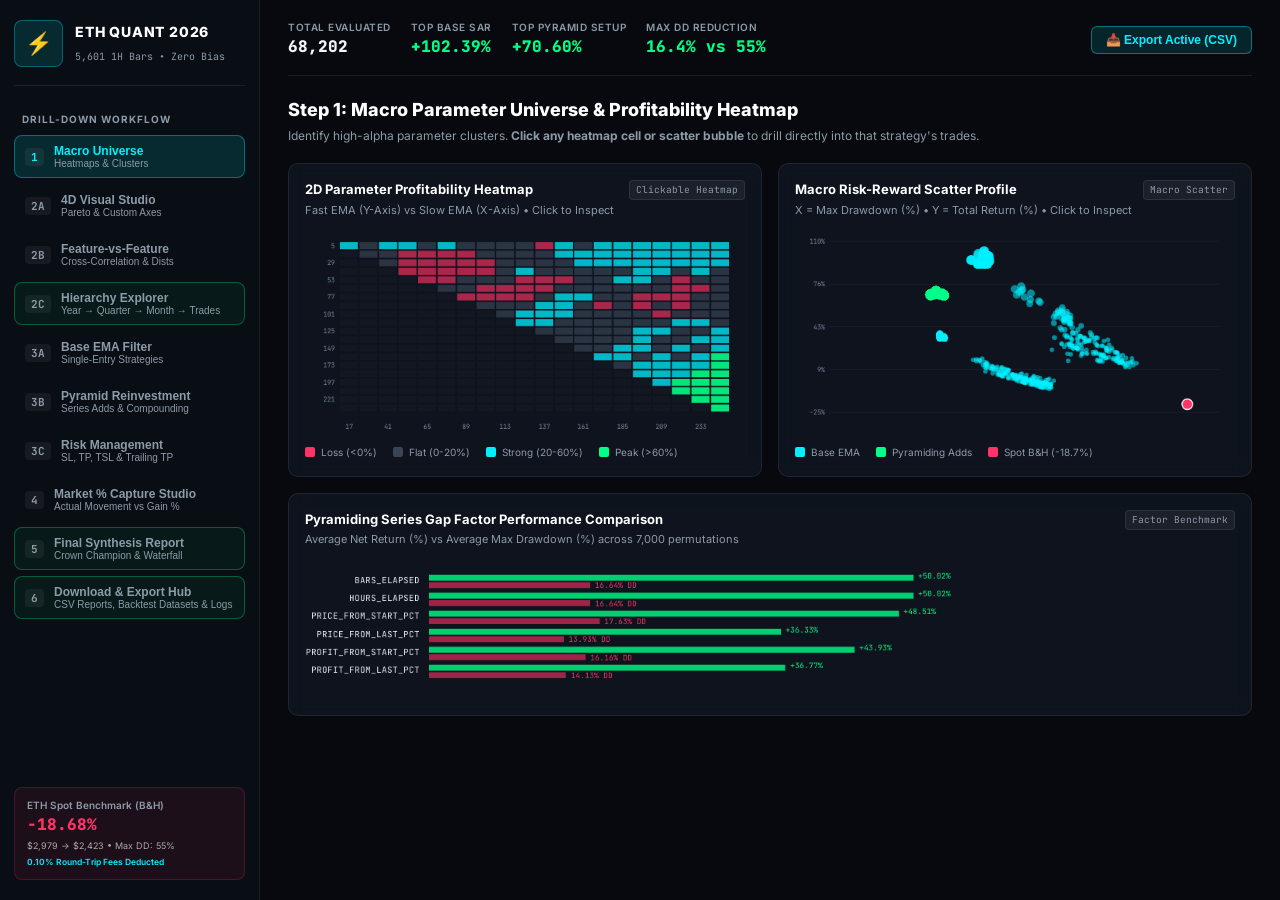
==== commit 3fda969e: "Quant Terminal 2026: Mobile responsiveness, 93 downloadable artifacts, and Sortino quant engine fixe" ====
--- a/index.html
+++ b/index.html
@@ -11,14 +11,32 @@
 </head>
 <body>
   <div class="quant-layout">
+    <!-- MOBILE TOPBAR & DRAWER TOGGLE (Visible on screens <= 900px) -->
+    <header class="mobile-topbar" id="mobile-topbar">
+      <div class="mobile-brand">
+        <span class="mobile-brand-icon">⚡</span>
+        <div>
+          <span class="mobile-brand-title">ETH QUANT 2026</span>
+          <span class="mobile-brand-sub">68,202 Backtests &bull; 0.10% RT</span>
+        </div>
+      </div>
+      <div class="mobile-topbar-actions">
+        <button class="mobile-menu-btn" id="mobile-menu-toggle" aria-label="Toggle navigation">
+          <span></span><span></span><span></span>
+        </button>
+      </div>
+    </header>
+    <div class="sidebar-backdrop" id="sidebar-backdrop"></div>
+
     <!-- LEFT SIDEBAR NAVIGATION -->
-    <aside class="sidebar">
+    <aside class="sidebar" id="app-sidebar">
       <div class="sidebar-brand">
         <div class="brand-icon">⚡</div>
         <div class="brand-info">
           <span class="brand-title">ETH QUANT 2026</span>
           <span class="brand-sub">5,601 1H Bars &bull; Zero Bias</span>
         </div>
+        <button class="mobile-sidebar-close" id="mobile-sidebar-close" aria-label="Close menu">&times;</button>
       </div>
 
       <!-- WORKFLOW FUNNEL STEPS -->
@@ -95,6 +113,14 @@
             <span class="nav-desc">Crown Champion &amp; Waterfall</span>
           </div>
         </button>
+
+        <button class="nav-item highlight" data-view="step6-downloads" id="nav-btn-downloads">
+          <span class="nav-num">6</span>
+          <div class="nav-text">
+            <span class="nav-title">Download &amp; Export Hub</span>
+            <span class="nav-desc">CSV Reports, Backtest Datasets &amp; Logs</span>
+          </div>
+        </button>
       </nav>
 
       <!-- SIDEBAR LIVE BENCHMARK CARD -->
@@ -108,6 +134,22 @@
 
     <!-- MAIN APP CONTENT AREA -->
     <main class="main-content">
+      <!-- MOBILE QUICK NAVIGATION TABS (Visible on mobile/tablets) -->
+      <nav class="mobile-quick-nav" aria-label="Mobile quick view switcher">
+        <div class="mobile-nav-scroll" id="mobile-nav-scroll">
+          <button class="mobile-nav-chip active" data-view="step1-macro">1. Macro</button>
+          <button class="mobile-nav-chip" data-view="step2-studio">2A. 4D Studio</button>
+          <button class="mobile-nav-chip" data-view="step2-feat-corr">2B. Corr</button>
+          <button class="mobile-nav-chip" data-view="step2-tree">2C. Tree</button>
+          <button class="mobile-nav-chip" data-view="step3-base">3A. Base</button>
+          <button class="mobile-nav-chip" data-view="step3-pyramid">3B. Pyramid</button>
+          <button class="mobile-nav-chip" data-view="step3-risk">3C. Risk</button>
+          <button class="mobile-nav-chip" data-view="step4-overlay">4. Capture</button>
+          <button class="mobile-nav-chip" data-view="step5-synthesis">5. Synthesis</button>
+          <button class="mobile-nav-chip highlight" data-view="step6-downloads">6. Downloads 📥</button>
+        </div>
+      </nav>
+
       <!-- TOP STATUS BAR -->
       <header class="topbar">
         <div class="topbar-stats">
@@ -1070,6 +1112,1488 @@
           </div>
         </div>
       </div>
+
+      <!-- ======================================================== -->
+      <!-- STEP 6: CENTRAL DOWNLOAD & QUANTITATIVE EXPORT HUB -->
+      <!-- ======================================================== -->
+      <div id="view-step6-downloads" class="view-panel">
+        <div class="panel-header">
+          <div>
+            <h2>Step 6: Central Download &amp; Quantitative Export Hub</h2>
+            <p>Directly download all 88+ quantitative backtest result matrices, strategy ranking CSVs, granular trade logs, SQLite market databases, visual charts, simulation engines, and test suites.</p>
+          </div>
+          <div class="header-actions">
+            <button class="action-btn highlight" id="btn-download-all-zip" onclick="downloadAllSummaryData()">⚡ Download Master JSON Bundle</button>
+          </div>
+        </div>
+
+        <!-- Download Hub KPI Summary Cards -->
+        <div class="kpi-row" style="grid-template-columns: repeat(4, 1fr); margin-bottom: 20px;">
+          <div class="kpi-card">
+            <div class="kpi-title">Total Available Files</div>
+            <div class="kpi-val" style="color:#00f0ff;">88+ Files</div>
+            <div class="kpi-sub">CSV, JSON, PNG, SQLite, Python</div>
+          </div>
+          <div class="kpi-card">
+            <div class="kpi-title">Universe Permutations</div>
+            <div class="kpi-val" style="color:#00ff88;">68,202</div>
+            <div class="kpi-sub">Fee-Adjusted Systematic Models</div>
+          </div>
+          <div class="kpi-card">
+            <div class="kpi-title">OHLCV Candle Depth</div>
+            <div class="kpi-val" style="color:#ffb800;">67k (5M) / 5.6k (1H)</div>
+            <div class="kpi-sub">Jan 01 &rarr; Aug 22, 2026</div>
+          </div>
+          <div class="kpi-card">
+            <div class="kpi-title">Fee Friction Model</div>
+            <div class="kpi-val" style="color:#ff007a;">0.10% RT</div>
+            <div class="kpi-sub">Zero Lookahead Bias</div>
+          </div>
+        </div>
+
+        <!-- Filter & Search Bar for Downloads -->
+        <div class="filter-card" style="margin-bottom: 20px;">
+          <div class="filter-row">
+            <div class="filter-group" style="flex: 2;">
+              <label class="filter-label">Search Reports &amp; Files:</label>
+              <input type="text" id="dl-search-input" class="filter-input" placeholder="Search by name, metric, logic, format, or pair (e.g. '208', 'sar', 'pyramid', 'sqlite', 'trade', 'top50', 'tests')...">
+            </div>
+            <div class="filter-group" style="flex: 3;">
+              <label class="filter-label">Filter Category:</label>
+              <div class="pill-group" id="dl-category-pills">
+                <button class="pill-btn active" data-cat="ALL">All Files (88+)</button>
+                <button class="pill-btn" data-cat="MASTER">Master Sweeps</button>
+                <button class="pill-btn" data-cat="TOP">Top Strategy CSVs</button>
+                <button class="pill-btn" data-cat="PYRAMID">Pyramiding</button>
+                <button class="pill-btn" data-cat="TRADES">Individual Trade Logs</button>
+                <button class="pill-btn" data-cat="DATA">Market Data &amp; DB</button>
+                <button class="pill-btn" data-cat="CHARTS">Visual Charts</button>
+                <button class="pill-btn" data-cat="SCRIPTS">Python Scripts</button>
+                <button class="pill-btn" data-cat="TESTS">Tests &amp; Docs</button>
+              </div>
+            </div>
+          </div>
+        </div>
+
+        <!-- DOWNLOAD CATEGORY 1: MASTER MATRICES & COMPLETE DATASETS -->
+        <div class="download-section" data-section="MASTER">
+          <div class="section-title-bar">
+            <span class="section-badge">CORE MATRICES</span>
+            <h3>1. Master Backtest Matrices &amp; Datasets</h3>
+            <span class="section-count">8 Core Files</span>
+          </div>
+          <div class="download-grid">
+            <div class="dl-card" data-cat="MASTER" data-keywords="master fee adjusted 68202 csv all combinations">
+              <div class="dl-card-header">
+                <div class="dl-icon">📊</div>
+                <div class="dl-meta">
+                  <div class="dl-badges"><span class="format-badge csv">CSV</span><span class="size-badge">8.47 MB</span></div>
+                  <h4>results/master_fee_adjusted.csv</h4>
+                </div>
+              </div>
+              <p class="dl-desc">The complete 68,202 parameter permutation dataset with 0.10% round-trip fees deducted. Contains all CAGR, Sharpe, Sortino, Calmar, MaxDD, monthly breakdowns, and win rates.</p>
+              <div class="dl-card-footer">
+                <a href="results/master_fee_adjusted.csv" download="master_fee_adjusted.csv" class="dl-btn primary"><span>Download Master Fee-Adjusted CSV</span> ⬇</a>
+              </div>
+            </div>
+
+            <div class="dl-card" data-cat="MASTER" data-keywords="master all logics summary 10mb csv cross comparison">
+              <div class="dl-card-header">
+                <div class="dl-icon">🌐</div>
+                <div class="dl-meta">
+                  <div class="dl-badges"><span class="format-badge csv">CSV</span><span class="size-badge">9.58 MB</span></div>
+                  <h4>results/master_all_logics_summary.csv</h4>
+                </div>
+              </div>
+              <p class="dl-desc">Cross-logic consolidated master backtest file containing all 4 systematic architectures: EMA Cross SAR, EMA Cross Long-Only, Price EMA SAR, and Price EMA Long-Only.</p>
+              <div class="dl-card-footer">
+                <a href="results/master_all_logics_summary.csv" download="master_all_logics_summary.csv" class="dl-btn primary"><span>Download All Logics CSV</span> ⬇</a>
+              </div>
+            </div>
+
+            <div class="dl-card" data-cat="MASTER" data-keywords="all ema comprehensive results csv raw grid matrix">
+              <div class="dl-card-header">
+                <div class="dl-icon">🗄️</div>
+                <div class="dl-meta">
+                  <div class="dl-badges"><span class="format-badge csv">CSV</span><span class="size-badge">6.78 MB</span></div>
+                  <h4>all_ema_comprehensive_results.csv</h4>
+                </div>
+              </div>
+              <p class="dl-desc">Comprehensive brute-force results matrix across all 60,000+ Fast EMA (5–250) vs Slow EMA (5–250) permutations.</p>
+              <div class="dl-card-footer">
+                <a href="all_ema_comprehensive_results.csv" download="all_ema_comprehensive_results.csv" class="dl-btn primary"><span>Download Comprehensive CSV</span> ⬇</a>
+              </div>
+            </div>
+
+            <div class="dl-card" data-cat="MASTER" data-keywords="all ema combinations results csv fast slow grid">
+              <div class="dl-card-header">
+                <div class="dl-icon">🔢</div>
+                <div class="dl-meta">
+                  <div class="dl-badges"><span class="format-badge csv">CSV</span><span class="size-badge">2.24 MB</span></div>
+                  <h4>all_ema_combinations_results.csv</h4>
+                </div>
+              </div>
+              <p class="dl-desc">Standard parameter grid table of all evaluated Fast/Slow EMA combinations with core backtest returns.</p>
+              <div class="dl-card-footer">
+                <a href="all_ema_combinations_results.csv" download="all_ema_combinations_results.csv" class="dl-btn primary"><span>Download Combinations CSV</span> ⬇</a>
+              </div>
+            </div>
+
+            <div class="dl-card" data-cat="MASTER" data-keywords="pyramid v2 master csv series reinvestment compounding">
+              <div class="dl-card-header">
+                <div class="dl-icon">🔺</div>
+                <div class="dl-meta">
+                  <div class="dl-badges"><span class="format-badge csv">CSV</span><span class="size-badge">1.67 MB</span></div>
+                  <h4>results/pyramid_v2_master.csv</h4>
+                </div>
+              </div>
+              <p class="dl-desc">Master pyramiding dataset across all 6 Y-Factors (Hours, Bars, Price %, Profit %) and 7 X% tranche allocations (5% to 50%) for top 20 candidate pairs.</p>
+              <div class="dl-card-footer">
+                <a href="results/pyramid_v2_master.csv" download="pyramid_v2_master.csv" class="dl-btn primary"><span>Download Pyramid Master CSV</span> ⬇</a>
+              </div>
+            </div>
+
+            <div class="dl-card" data-cat="MASTER" data-keywords="pyramid master summary csv v1 overview">
+              <div class="dl-card-header">
+                <div class="dl-icon">📑</div>
+                <div class="dl-meta">
+                  <div class="dl-badges"><span class="format-badge csv">CSV</span><span class="size-badge">283 KB</span></div>
+                  <h4>results/pyramid_master_summary.csv</h4>
+                </div>
+              </div>
+              <p class="dl-desc">Summary table of initial pyramiding factor sweeps and baseline comparison performance.</p>
+              <div class="dl-card-footer">
+                <a href="results/pyramid_master_summary.csv" download="pyramid_master_summary.csv" class="dl-btn secondary"><span>Download Pyramid Summary CSV</span> ⬇</a>
+              </div>
+            </div>
+
+            <div class="dl-card" data-cat="MASTER" data-keywords="risk management sweep results csv stop loss take profit tsl">
+              <div class="dl-card-header">
+                <div class="dl-icon">🛡️</div>
+                <div class="dl-meta">
+                  <div class="dl-badges"><span class="format-badge csv">CSV</span><span class="size-badge">90.1 KB</span></div>
+                  <h4>results/risk_management_sweep_results.csv</h4>
+                </div>
+              </div>
+              <p class="dl-desc">Complete risk parameter sweep evaluating Fixed SL, Fixed TP, Trailing SL, and Trailing TP under both Dual Re-Entry Modes.</p>
+              <div class="dl-card-footer">
+                <a href="results/risk_management_sweep_results.csv" download="risk_management_sweep_results.csv" class="dl-btn primary"><span>Download Risk Matrix CSV</span> ⬇</a>
+              </div>
+            </div>
+
+            <div class="dl-card" data-cat="MASTER" data-keywords="risk management trades json sample simulated trades">
+              <div class="dl-card-header">
+                <div class="dl-icon">📦</div>
+                <div class="dl-meta">
+                  <div class="dl-badges"><span class="format-badge json">JSON</span><span class="size-badge">2.71 MB</span></div>
+                  <h4>results/risk_management_trades.json</h4>
+                </div>
+              </div>
+              <p class="dl-desc">Simulated trade histories for all evaluated risk management archetype parameter configurations.</p>
+              <div class="dl-card-footer">
+                <a href="results/risk_management_trades.json" download="risk_management_trades.json" class="dl-btn secondary"><span>Download Risk Trades JSON</span> ⬇</a>
+              </div>
+            </div>
+          </div>
+        </div>
+
+        <!-- DOWNLOAD CATEGORY 2: TOP STRATEGY RANKINGS & CURATED CSVs -->
+        <div class="download-section" data-section="TOP" style="margin-top: 28px;">
+          <div class="section-title-bar">
+            <span class="section-badge">LEADERBOARDS</span>
+            <h3>2. Top Strategy Rankings &amp; Monthly Performance CSVs</h3>
+            <span class="section-count">14 Curated Reports</span>
+          </div>
+          <div class="download-grid">
+            <div class="dl-card" data-cat="TOP" data-keywords="top 50 comprehensive return csv net gain alpha">
+              <div class="dl-card-header">
+                <div class="dl-icon">🥇</div>
+                <div class="dl-meta">
+                  <div class="dl-badges"><span class="format-badge csv">CSV</span><span class="size-badge">11.5 KB</span></div>
+                  <h4>top_50_comprehensive_by_return.csv</h4>
+                </div>
+              </div>
+              <p class="dl-desc">Top 50 single-entry strategies ranked by absolute Net Return % with full risk metrics, profit factors, win rates, and fee impacts.</p>
+              <div class="dl-card-footer">
+                <a href="top_50_comprehensive_by_return.csv" download="top_50_comprehensive_by_return.csv" class="dl-btn primary">Download Top 50 Return CSV ⬇</a>
+              </div>
+            </div>
+
+            <div class="dl-card" data-cat="TOP" data-keywords="top 50 comprehensive sharpe ratio csv risk adjusted">
+              <div class="dl-card-header">
+                <div class="dl-icon">⚖️</div>
+                <div class="dl-meta">
+                  <div class="dl-badges"><span class="format-badge csv">CSV</span><span class="size-badge">11.5 KB</span></div>
+                  <h4>top_50_comprehensive_by_sharpe.csv</h4>
+                </div>
+              </div>
+              <p class="dl-desc">Top 50 strategies ranked by Risk-Adjusted Sharpe Ratio, emphasizing smooth equity curves and high Calmar ratios.</p>
+              <div class="dl-card-footer">
+                <a href="top_50_comprehensive_by_sharpe.csv" download="top_50_comprehensive_by_sharpe.csv" class="dl-btn primary">Download Top 50 Sharpe CSV ⬇</a>
+              </div>
+            </div>
+
+            <div class="dl-card" data-cat="TOP" data-keywords="top 50 by return csv basic">
+              <div class="dl-card-header">
+                <div class="dl-icon">📈</div>
+                <div class="dl-meta">
+                  <div class="dl-badges"><span class="format-badge csv">CSV</span><span class="size-badge">4.0 KB</span></div>
+                  <h4>top_50_by_return.csv</h4>
+                </div>
+              </div>
+              <p class="dl-desc">Core Top 50 strategy parameter list ranked by return performance.</p>
+              <div class="dl-card-footer">
+                <a href="top_50_by_return.csv" download="top_50_by_return.csv" class="dl-btn primary">Download Top 50 Return List ⬇</a>
+              </div>
+            </div>
+
+            <div class="dl-card" data-cat="TOP" data-keywords="top 50 by sharpe csv basic">
+              <div class="dl-card-header">
+                <div class="dl-icon">🎯</div>
+                <div class="dl-meta">
+                  <div class="dl-badges"><span class="format-badge csv">CSV</span><span class="size-badge">4.0 KB</span></div>
+                  <h4>top_50_by_sharpe.csv</h4>
+                </div>
+              </div>
+              <p class="dl-desc">Core Top 50 strategy parameter list ranked by Sharpe ratio performance.</p>
+              <div class="dl-card-footer">
+                <a href="top_50_by_sharpe.csv" download="top_50_by_sharpe.csv" class="dl-btn primary">Download Top 50 Sharpe List ⬇</a>
+              </div>
+            </div>
+
+            <div class="dl-card" data-cat="TOP" data-keywords="top strategies monthly matrix csv jan aug 2026 consistency">
+              <div class="dl-card-header">
+                <div class="dl-icon">📅</div>
+                <div class="dl-meta">
+                  <div class="dl-badges"><span class="format-badge csv">CSV</span><span class="size-badge">3.5 KB</span></div>
+                  <h4>top_strategies_monthly_matrix.csv</h4>
+                </div>
+              </div>
+              <p class="dl-desc">Month-by-month return matrix (Jan–Aug 2026) for elite candidate models, enabling institutional consistency audits.</p>
+              <div class="dl-card-footer">
+                <a href="top_strategies_monthly_matrix.csv" download="top_strategies_monthly_matrix.csv" class="dl-btn primary">Download Monthly Matrix CSV ⬇</a>
+              </div>
+            </div>
+
+            <div class="dl-card" data-cat="TOP" data-keywords="pyramid v2 top20 csv champions alpha vs base">
+              <div class="dl-card-header">
+                <div class="dl-icon">👑</div>
+                <div class="dl-meta">
+                  <div class="dl-badges"><span class="format-badge csv">CSV</span><span class="size-badge">5.1 KB</span></div>
+                  <h4>results/pyramid_v2_top20.csv</h4>
+                </div>
+              </div>
+              <p class="dl-desc">The official top 20 pyramiding configurations ranked by compounding net return and Alpha generated over baseline.</p>
+              <div class="dl-card-footer">
+                <a href="results/pyramid_v2_top20.csv" download="pyramid_v2_top20.csv" class="dl-btn primary">Download Pyramid Top 20 CSV ⬇</a>
+              </div>
+            </div>
+
+            <div class="dl-card" data-cat="TOP" data-keywords="pyramid top20 overall v1 csv">
+              <div class="dl-card-header">
+                <div class="dl-icon">🏅</div>
+                <div class="dl-meta">
+                  <div class="dl-badges"><span class="format-badge csv">CSV</span><span class="size-badge">3.1 KB</span></div>
+                  <h4>results/pyramid_top20_overall.csv</h4>
+                </div>
+              </div>
+              <p class="dl-desc">Top 20 overall pyramiding configurations from initial optimization sweeps.</p>
+              <div class="dl-card-footer">
+                <a href="results/pyramid_top20_overall.csv" download="pyramid_top20_overall.csv" class="dl-btn secondary">Download Pyramid v1 Top 20 CSV ⬇</a>
+              </div>
+            </div>
+
+            <div class="dl-card" data-cat="TOP" data-keywords="pyramid v2 best per pair csv optimal factor selection">
+              <div class="dl-card-header">
+                <div class="dl-icon">🎯</div>
+                <div class="dl-meta">
+                  <div class="dl-badges"><span class="format-badge csv">CSV</span><span class="size-badge">5.1 KB</span></div>
+                  <h4>results/pyramid_v2_best_per_pair.csv</h4>
+                </div>
+              </div>
+              <p class="dl-desc">The optimal pyramiding reinvestment parameter setting for each of the top 20 candidate EMA pairs.</p>
+              <div class="dl-card-footer">
+                <a href="results/pyramid_v2_best_per_pair.csv" download="pyramid_v2_best_per_pair.csv" class="dl-btn primary">Download Best Per Pair CSV ⬇</a>
+              </div>
+            </div>
+
+            <div class="dl-card" data-cat="TOP" data-keywords="top50 ema cross sar csv logic breakdown">
+              <div class="dl-card-header">
+                <div class="dl-icon">⚡</div>
+                <div class="dl-meta">
+                  <div class="dl-badges"><span class="format-badge csv">CSV</span><span class="size-badge">7.4 KB</span></div>
+                  <h4>results/top50_EMA_CROSS_SAR.csv</h4>
+                </div>
+              </div>
+              <p class="dl-desc">Top 50 strategies specifically for EMA Dual-Crossover Stop-and-Reverse (SAR) logic.</p>
+              <div class="dl-card-footer">
+                <a href="results/top50_EMA_CROSS_SAR.csv" download="top50_EMA_CROSS_SAR.csv" class="dl-btn primary">Download Top 50 SAR CSV ⬇</a>
+              </div>
+            </div>
+
+            <div class="dl-card" data-cat="TOP" data-keywords="top50 ema cross long only csv">
+              <div class="dl-card-header">
+                <div class="dl-icon">🟢</div>
+                <div class="dl-meta">
+                  <div class="dl-badges"><span class="format-badge csv">CSV</span><span class="size-badge">7.1 KB</span></div>
+                  <h4>results/top50_EMA_CROSS_LONG_ONLY.csv</h4>
+                </div>
+              </div>
+              <p class="dl-desc">Top 50 strategies specifically for EMA Dual-Crossover Long-Only logic.</p>
+              <div class="dl-card-footer">
+                <a href="results/top50_EMA_CROSS_LONG_ONLY.csv" download="top50_EMA_CROSS_LONG_ONLY.csv" class="dl-btn primary">Download Top 50 Long-Only CSV ⬇</a>
+              </div>
+            </div>
+
+            <div class="dl-card" data-cat="TOP" data-keywords="top50 price ema sar csv">
+              <div class="dl-card-header">
+                <div class="dl-icon">🎯</div>
+                <div class="dl-meta">
+                  <div class="dl-badges"><span class="format-badge csv">CSV</span><span class="size-badge">7.3 KB</span></div>
+                  <h4>results/top50_PRICE_EMA_SAR.csv</h4>
+                </div>
+              </div>
+              <p class="dl-desc">Top 50 strategies specifically for Single-EMA Price Cross Stop-and-Reverse logic.</p>
+              <div class="dl-card-footer">
+                <a href="results/top50_PRICE_EMA_SAR.csv" download="top50_PRICE_EMA_SAR.csv" class="dl-btn primary">Download Top 50 Price SAR CSV ⬇</a>
+              </div>
+            </div>
+
+            <div class="dl-card" data-cat="TOP" data-keywords="top50 price ema long only csv">
+              <div class="dl-card-header">
+                <div class="dl-icon">🔵</div>
+                <div class="dl-meta">
+                  <div class="dl-badges"><span class="format-badge csv">CSV</span><span class="size-badge">7.5 KB</span></div>
+                  <h4>results/top50_PRICE_EMA_LONG_ONLY.csv</h4>
+                </div>
+              </div>
+              <p class="dl-desc">Top 50 strategies specifically for Single-EMA Price Cross Long-Only logic.</p>
+              <div class="dl-card-footer">
+                <a href="results/top50_PRICE_EMA_LONG_ONLY.csv" download="top50_PRICE_EMA_LONG_ONLY.csv" class="dl-btn primary">Download Top 50 Price Long CSV ⬇</a>
+              </div>
+            </div>
+
+            <div class="dl-card" data-cat="TOP" data-keywords="top 50 ema crossover sar long short csv alternative">
+              <div class="dl-card-header">
+                <div class="dl-icon">📊</div>
+                <div class="dl-meta">
+                  <div class="dl-badges"><span class="format-badge csv">CSV</span><span class="size-badge">8.7 KB</span></div>
+                  <h4>results/top_50_ema_crossover_sar_long_short.csv</h4>
+                </div>
+              </div>
+              <p class="dl-desc">Extended feature dataset for top 50 EMA Crossover SAR Long/Short strategies.</p>
+              <div class="dl-card-footer">
+                <a href="results/top_50_ema_crossover_sar_long_short.csv" download="top_50_ema_crossover_sar_long_short.csv" class="dl-btn secondary">Download Extended SAR CSV ⬇</a>
+              </div>
+            </div>
+
+            <div class="dl-card" data-cat="TOP" data-keywords="top 50 ema crossover long only csv alternative">
+              <div class="dl-card-header">
+                <div class="dl-icon">🟢</div>
+                <div class="dl-meta">
+                  <div class="dl-badges"><span class="format-badge csv">CSV</span><span class="size-badge">8.0 KB</span></div>
+                  <h4>results/top_50_ema_crossover_long_only.csv</h4>
+                </div>
+              </div>
+              <p class="dl-desc">Extended feature dataset for top 50 EMA Crossover Long-Only strategies.</p>
+              <div class="dl-card-footer">
+                <a href="results/top_50_ema_crossover_long_only.csv" download="top_50_ema_crossover_long_only.csv" class="dl-btn secondary">Download Extended Long-Only CSV ⬇</a>
+              </div>
+            </div>
+
+            <div class="dl-card" data-cat="TOP" data-keywords="top 50 price vs ema long only csv alternative">
+              <div class="dl-card-header">
+                <div class="dl-icon">🔵</div>
+                <div class="dl-meta">
+                  <div class="dl-badges"><span class="format-badge csv">CSV</span><span class="size-badge">8.3 KB</span></div>
+                  <h4>results/top_50_price_vs_ema_long_only.csv</h4>
+                </div>
+              </div>
+              <p class="dl-desc">Extended feature dataset for top 50 Price vs EMA Long-Only strategies.</p>
+              <div class="dl-card-footer">
+                <a href="results/top_50_price_vs_ema_long_only.csv" download="top_50_price_vs_ema_long_only.csv" class="dl-btn secondary">Download Extended Price Long CSV ⬇</a>
+              </div>
+            </div>
+
+            <div class="dl-card" data-cat="TOP" data-keywords="top 50 price vs ema sar long short csv alternative">
+              <div class="dl-card-header">
+                <div class="dl-icon">🎯</div>
+                <div class="dl-meta">
+                  <div class="dl-badges"><span class="format-badge csv">CSV</span><span class="size-badge">8.7 KB</span></div>
+                  <h4>results/top_50_price_vs_ema_sar_long_short.csv</h4>
+                </div>
+              </div>
+              <p class="dl-desc">Extended feature dataset for top 50 Price vs EMA SAR Long/Short strategies.</p>
+              <div class="dl-card-footer">
+                <a href="results/top_50_price_vs_ema_sar_long_short.csv" download="top_50_price_vs_ema_sar_long_short.csv" class="dl-btn secondary">Download Extended Price SAR CSV ⬇</a>
+              </div>
+            </div>
+
+            <div class="dl-card" data-cat="TOP" data-keywords="worst 20 combinations drawdown losses negative alpha csv">
+              <div class="dl-card-header">
+                <div class="dl-icon">⚠️</div>
+                <div class="dl-meta">
+                  <div class="dl-badges"><span class="format-badge csv">CSV</span><span class="size-badge">1.8 KB</span></div>
+                  <h4>worst_20_combinations.csv</h4>
+                </div>
+              </div>
+              <p class="dl-desc">Negative alpha &amp; high whipsaw parameter regimes for anti-pattern risk avoidance.</p>
+              <div class="dl-card-footer">
+                <a href="worst_20_combinations.csv" download="worst_20_combinations.csv" class="dl-btn secondary">Download Worst 20 CSV ⬇</a>
+              </div>
+            </div>
+          </div>
+        </div>
+
+        <!-- DOWNLOAD CATEGORY 3: PYRAMIDING FACTOR SPECIFIC REPORTS -->
+        <div class="download-section" data-section="PYRAMID" style="margin-top: 28px;">
+          <div class="section-title-bar">
+            <span class="section-badge">REINVESTMENT</span>
+            <h3>3. Pyramiding Factor Leaderboards &amp; All-Series Logs</h3>
+            <span class="section-count">16 Pyramiding Files</span>
+          </div>
+          <div class="download-grid">
+            <div class="dl-card" data-cat="PYRAMID" data-keywords="pyramid v2 all series adds csv 88mb full history">
+              <div class="dl-card-header">
+                <div class="dl-icon">💾</div>
+                <div class="dl-meta">
+                  <div class="dl-badges"><span class="format-badge csv">CSV</span><span class="size-badge">88.11 MB</span></div>
+                  <h4>results/pyramid_series/pyramid_v2_all_series.csv</h4>
+                </div>
+              </div>
+              <p class="dl-desc">Massive 88 MB granular log recording every single tranche addition across all evaluated pyramiding series backtests.</p>
+              <div class="dl-card-footer">
+                <a href="results/pyramid_series/pyramid_v2_all_series.csv" download="pyramid_v2_all_series.csv" class="dl-btn primary">Download All Series Adds CSV ⬇</a>
+              </div>
+            </div>
+
+            <div class="dl-card" data-cat="PYRAMID" data-keywords="pyramid v1 all series adds csv 106mb massive log">
+              <div class="dl-card-header">
+                <div class="dl-icon">🗄️</div>
+                <div class="dl-meta">
+                  <div class="dl-badges"><span class="format-badge csv">CSV</span><span class="size-badge">106.5 MB</span></div>
+                  <h4>results/pyramid_series/all_series_adds.csv</h4>
+                </div>
+              </div>
+              <p class="dl-desc">Complete 106 MB log recording all tranche additions from the comprehensive initial pyramiding parameter sweep.</p>
+              <div class="dl-card-footer">
+                <a href="results/pyramid_series/all_series_adds.csv" download="all_series_adds.csv" class="dl-btn secondary">Download v1 All Adds CSV (106 MB) ⬇</a>
+              </div>
+            </div>
+
+            <div class="dl-card" data-cat="PYRAMID" data-keywords="pyramid v2 all trades csv 27mb full closed series">
+              <div class="dl-card-header">
+                <div class="dl-icon">📚</div>
+                <div class="dl-meta">
+                  <div class="dl-badges"><span class="format-badge csv">CSV</span><span class="size-badge">27.20 MB</span></div>
+                  <h4>results/pyramid_trades/pyramid_v2_all_trades.csv</h4>
+                </div>
+              </div>
+              <p class="dl-desc">Complete 27 MB dataset of all closed multi-tranche series trades with series PnL, duration, and equity after close.</p>
+              <div class="dl-card-footer">
+                <a href="results/pyramid_trades/pyramid_v2_all_trades.csv" download="pyramid_v2_all_trades.csv" class="dl-btn primary">Download All Series Trades CSV ⬇</a>
+              </div>
+            </div>
+
+            <div class="dl-card" data-cat="PYRAMID" data-keywords="pyramid v1 all trades csv 33mb full closed series log">
+              <div class="dl-card-header">
+                <div class="dl-icon">🗃️</div>
+                <div class="dl-meta">
+                  <div class="dl-badges"><span class="format-badge csv">CSV</span><span class="size-badge">33.12 MB</span></div>
+                  <h4>results/pyramid_trades/all_pyramid_trades.csv</h4>
+                </div>
+              </div>
+              <p class="dl-desc">Complete 33 MB dataset recording all closed pyramiding series trades from initial sweep iterations.</p>
+              <div class="dl-card-footer">
+                <a href="results/pyramid_trades/all_pyramid_trades.csv" download="all_pyramid_trades.csv" class="dl-btn secondary">Download v1 All Trades CSV (33 MB) ⬇</a>
+              </div>
+            </div>
+
+            <div class="dl-card" data-cat="PYRAMID" data-keywords="pyramid hours elapsed top10 v2 csv time based add">
+              <div class="dl-card-header">
+                <div class="dl-icon">⏱️</div>
+                <div class="dl-meta">
+                  <div class="dl-badges"><span class="format-badge csv">CSV</span><span class="size-badge">2.7 KB</span></div>
+                  <h4>results/pyramid_v2_top10_HOURS_ELAPSED.csv</h4>
+                </div>
+              </div>
+              <p class="dl-desc">Top 10 configurations using time-based hourly tranche deployment intervals (Crown Champion Factor: Y=1h, X=10%).</p>
+              <div class="dl-card-footer">
+                <a href="results/pyramid_v2_top10_HOURS_ELAPSED.csv" download="pyramid_v2_top10_HOURS_ELAPSED.csv" class="dl-btn primary">Download Hours Factor CSV ⬇</a>
+              </div>
+            </div>
+
+            <div class="dl-card" data-cat="PYRAMID" data-keywords="pyramid bars elapsed top10 v2 csv candle frequency">
+              <div class="dl-card-header">
+                <div class="dl-icon">📊</div>
+                <div class="dl-meta">
+                  <div class="dl-badges"><span class="format-badge csv">CSV</span><span class="size-badge">2.7 KB</span></div>
+                  <h4>results/pyramid_v2_top10_BARS_ELAPSED.csv</h4>
+                </div>
+              </div>
+              <p class="dl-desc">Top 10 configurations using bar-cadence tranche additions across active trend runs.</p>
+              <div class="dl-card-footer">
+                <a href="results/pyramid_v2_top10_BARS_ELAPSED.csv" download="pyramid_v2_top10_BARS_ELAPSED.csv" class="dl-btn primary">Download Bars Factor CSV ⬇</a>
+              </div>
+            </div>
+
+            <div class="dl-card" data-cat="PYRAMID" data-keywords="pyramid price from start pct top10 v2 csv entry distance">
+              <div class="dl-card-header">
+                <div class="dl-icon">🚀</div>
+                <div class="dl-meta">
+                  <div class="dl-badges"><span class="format-badge csv">CSV</span><span class="size-badge">2.9 KB</span></div>
+                  <h4>results/pyramid_v2_top10_PRICE_FROM_START_PCT.csv</h4>
+                </div>
+              </div>
+              <p class="dl-desc">Top 10 configurations triggering adds based on cumulative price extension % from series entry.</p>
+              <div class="dl-card-footer">
+                <a href="results/pyramid_v2_top10_PRICE_FROM_START_PCT.csv" download="pyramid_v2_top10_PRICE_FROM_START_PCT.csv" class="dl-btn primary">Download Price Start CSV ⬇</a>
+              </div>
+            </div>
+
+            <div class="dl-card" data-cat="PYRAMID" data-keywords="pyramid price from last pct top10 v2 csv incremental step">
+              <div class="dl-card-header">
+                <div class="dl-icon">🪜</div>
+                <div class="dl-meta">
+                  <div class="dl-badges"><span class="format-badge csv">CSV</span><span class="size-badge">2.9 KB</span></div>
+                  <h4>results/pyramid_v2_top10_PRICE_FROM_LAST_PCT.csv</h4>
+                </div>
+              </div>
+              <p class="dl-desc">Top 10 configurations adding tranches at fixed step-wise price percentage increments from prior add.</p>
+              <div class="dl-card-footer">
+                <a href="results/pyramid_v2_top10_PRICE_FROM_LAST_PCT.csv" download="pyramid_v2_top10_PRICE_FROM_LAST_PCT.csv" class="dl-btn primary">Download Price Last CSV ⬇</a>
+              </div>
+            </div>
+
+            <div class="dl-card" data-cat="PYRAMID" data-keywords="pyramid profit from start pct top10 v2 csv unrealized pnl threshold">
+              <div class="dl-card-header">
+                <div class="dl-icon">💰</div>
+                <div class="dl-meta">
+                  <div class="dl-badges"><span class="format-badge csv">CSV</span><span class="size-badge">2.9 KB</span></div>
+                  <h4>results/pyramid_v2_top10_PROFIT_FROM_START_PCT.csv</h4>
+                </div>
+              </div>
+              <p class="dl-desc">Top 10 configurations adding risk capital only when open position shows predefined cumulative unrealized profit.</p>
+              <div class="dl-card-footer">
+                <a href="results/pyramid_v2_top10_PROFIT_FROM_START_PCT.csv" download="pyramid_v2_top10_PROFIT_FROM_START_PCT.csv" class="dl-btn primary">Download Profit Start CSV ⬇</a>
+              </div>
+            </div>
+
+            <div class="dl-card" data-cat="PYRAMID" data-keywords="pyramid profit from last pct top10 v2 csv incremental gain">
+              <div class="dl-card-header">
+                <div class="dl-icon">📈</div>
+                <div class="dl-meta">
+                  <div class="dl-badges"><span class="format-badge csv">CSV</span><span class="size-badge">2.9 KB</span></div>
+                  <h4>results/pyramid_v2_top10_PROFIT_FROM_LAST_PCT.csv</h4>
+                </div>
+              </div>
+              <p class="dl-desc">Top 10 configurations deploying incremental tranches as open position profit expands by delta thresholds.</p>
+              <div class="dl-card-footer">
+                <a href="results/pyramid_v2_top10_PROFIT_FROM_LAST_PCT.csv" download="pyramid_v2_top10_PROFIT_FROM_LAST_PCT.csv" class="dl-btn primary">Download Profit Last CSV ⬇</a>
+              </div>
+            </div>
+
+            <div class="dl-card" data-cat="PYRAMID" data-keywords="pyramid top10 hours elapsed v1 csv">
+              <div class="dl-card-header">
+                <div class="dl-icon">⏳</div>
+                <div class="dl-meta">
+                  <div class="dl-badges"><span class="format-badge csv">CSV</span><span class="size-badge">1.6 KB</span></div>
+                  <h4>results/pyramid_top10_HOURS_ELAPSED.csv</h4>
+                </div>
+              </div>
+              <p class="dl-desc">V1 sweep results for Hours Elapsed pyramiding factor.</p>
+              <div class="dl-card-footer">
+                <a href="results/pyramid_top10_HOURS_ELAPSED.csv" download="pyramid_top10_HOURS_ELAPSED.csv" class="dl-btn secondary">Download v1 Hours CSV ⬇</a>
+              </div>
+            </div>
+
+            <div class="dl-card" data-cat="PYRAMID" data-keywords="pyramid top10 bars elapsed v1 csv">
+              <div class="dl-card-header">
+                <div class="dl-icon">📊</div>
+                <div class="dl-meta">
+                  <div class="dl-badges"><span class="format-badge csv">CSV</span><span class="size-badge">1.6 KB</span></div>
+                  <h4>results/pyramid_top10_BARS_ELAPSED.csv</h4>
+                </div>
+              </div>
+              <p class="dl-desc">V1 sweep results for Bars Elapsed pyramiding factor.</p>
+              <div class="dl-card-footer">
+                <a href="results/pyramid_top10_BARS_ELAPSED.csv" download="pyramid_top10_BARS_ELAPSED.csv" class="dl-btn secondary">Download v1 Bars CSV ⬇</a>
+              </div>
+            </div>
+
+            <div class="dl-card" data-cat="PYRAMID" data-keywords="pyramid top10 price start v1 csv">
+              <div class="dl-card-header">
+                <div class="dl-icon">🚀</div>
+                <div class="dl-meta">
+                  <div class="dl-badges"><span class="format-badge csv">CSV</span><span class="size-badge">1.7 KB</span></div>
+                  <h4>results/pyramid_top10_PRICE_FROM_START_PCT.csv</h4>
+                </div>
+              </div>
+              <p class="dl-desc">V1 sweep results for Price From Start % factor.</p>
+              <div class="dl-card-footer">
+                <a href="results/pyramid_top10_PRICE_FROM_START_PCT.csv" download="pyramid_top10_PRICE_FROM_START_PCT.csv" class="dl-btn secondary">Download v1 Price Start CSV ⬇</a>
+              </div>
+            </div>
+
+            <div class="dl-card" data-cat="PYRAMID" data-keywords="pyramid top10 price last v1 csv">
+              <div class="dl-card-header">
+                <div class="dl-icon">🪜</div>
+                <div class="dl-meta">
+                  <div class="dl-badges"><span class="format-badge csv">CSV</span><span class="size-badge">1.7 KB</span></div>
+                  <h4>results/pyramid_top10_PRICE_FROM_LAST_PCT.csv</h4>
+                </div>
+              </div>
+              <p class="dl-desc">V1 sweep results for Price From Last % factor.</p>
+              <div class="dl-card-footer">
+                <a href="results/pyramid_top10_PRICE_FROM_LAST_PCT.csv" download="pyramid_top10_PRICE_FROM_LAST_PCT.csv" class="dl-btn secondary">Download v1 Price Last CSV ⬇</a>
+              </div>
+            </div>
+
+            <div class="dl-card" data-cat="PYRAMID" data-keywords="pyramid top10 profit start v1 csv">
+              <div class="dl-card-header">
+                <div class="dl-icon">💰</div>
+                <div class="dl-meta">
+                  <div class="dl-badges"><span class="format-badge csv">CSV</span><span class="size-badge">1.7 KB</span></div>
+                  <h4>results/pyramid_top10_PROFIT_FROM_START_PCT.csv</h4>
+                </div>
+              </div>
+              <p class="dl-desc">V1 sweep results for Profit From Start % factor.</p>
+              <div class="dl-card-footer">
+                <a href="results/pyramid_top10_PROFIT_FROM_START_PCT.csv" download="pyramid_top10_PROFIT_FROM_START_PCT.csv" class="dl-btn secondary">Download v1 Profit Start CSV ⬇</a>
+              </div>
+            </div>
+
+            <div class="dl-card" data-cat="PYRAMID" data-keywords="pyramid top10 profit last v1 csv">
+              <div class="dl-card-header">
+                <div class="dl-icon">📈</div>
+                <div class="dl-meta">
+                  <div class="dl-badges"><span class="format-badge csv">CSV</span><span class="size-badge">1.7 KB</span></div>
+                  <h4>results/pyramid_top10_PROFIT_FROM_LAST_PCT.csv</h4>
+                </div>
+              </div>
+              <p class="dl-desc">V1 sweep results for Profit From Last % factor.</p>
+              <div class="dl-card-footer">
+                <a href="results/pyramid_top10_PROFIT_FROM_LAST_PCT.csv" download="pyramid_top10_PROFIT_FROM_LAST_PCT.csv" class="dl-btn secondary">Download v1 Profit Last CSV ⬇</a>
+              </div>
+            </div>
+          </div>
+        </div>
+
+        <!-- DOWNLOAD CATEGORY 4: INDIVIDUAL STRATEGY TRADE LOGS -->
+        <div class="download-section" data-section="TRADES" style="margin-top: 28px;">
+          <div class="section-title-bar">
+            <span class="section-badge">EXECUTION LOGS</span>
+            <h3>4. Strategy Trade-by-Trade Execution Logs</h3>
+            <span class="section-count">23 Trade Log CSVs</span>
+          </div>
+          <div class="download-grid">
+            <div class="dl-card" data-cat="TRADES" data-keywords="representative strategies trades detailed logs csv audit multi">
+              <div class="dl-card-header">
+                <div class="dl-icon">📜</div>
+                <div class="dl-meta">
+                  <div class="dl-badges"><span class="format-badge csv">CSV</span><span class="size-badge">704.4 KB</span></div>
+                  <h4>results/trades_detailed_logs/representative_strategies_trades.csv</h4>
+                </div>
+              </div>
+              <p class="dl-desc">Granular trade logs covering fast, medium, and slow EMA strategies across all 4 logic architectures.</p>
+              <div class="dl-card-footer">
+                <a href="results/trades_detailed_logs/representative_strategies_trades.csv" download="representative_strategies_trades.csv" class="dl-btn primary">Download Multi-Strategy Trades CSV ⬇</a>
+              </div>
+            </div>
+
+            <div class="dl-card" data-cat="TRADES" data-keywords="ema cross sar 208 224 champion trade log csv">
+              <div class="dl-card-header">
+                <div class="dl-icon">⚡</div>
+                <div class="dl-meta">
+                  <div class="dl-badges"><span class="format-badge csv">CSV</span><span class="size-badge">1.3 KB</span></div>
+                  <h4>results/trades/EMA_CROSS_SAR_208_224.csv</h4>
+                </div>
+              </div>
+              <p class="dl-desc">Trade execution logs for Champion Base SAR model (EMA 208, 224: +102.39% return).</p>
+              <div class="dl-card-footer">
+                <a href="results/trades/EMA_CROSS_SAR_208_224.csv" download="EMA_CROSS_SAR_208_224.csv" class="dl-btn primary">Download SAR 208/224 Trades CSV ⬇</a>
+              </div>
+            </div>
+
+            <div class="dl-card" data-cat="TRADES" data-keywords="ema cross long only 208 224 trades log csv">
+              <div class="dl-card-header">
+                <div class="dl-icon">🟢</div>
+                <div class="dl-meta">
+                  <div class="dl-badges"><span class="format-badge csv">CSV</span><span class="size-badge">690 B</span></div>
+                  <h4>results/trades/EMA_CROSS_LONG_ONLY_208_224.csv</h4>
+                </div>
+              </div>
+              <p class="dl-desc">Trade execution logs for Champion Long-Only Strategy (+54.12% return).</p>
+              <div class="dl-card-footer">
+                <a href="results/trades/EMA_CROSS_LONG_ONLY_208_224.csv" download="EMA_CROSS_LONG_ONLY_208_224.csv" class="dl-btn primary">Download Long-Only 208/224 CSV ⬇</a>
+              </div>
+            </div>
+
+            <div class="dl-card" data-cat="TRADES" data-keywords="ema cross sar 12 26 classic macd trades log csv">
+              <div class="dl-card-header">
+                <div class="dl-icon">📊</div>
+                <div class="dl-meta">
+                  <div class="dl-badges"><span class="format-badge csv">CSV</span><span class="size-badge">15.0 KB</span></div>
+                  <h4>results/trades/EMA_CROSS_SAR_12_26.csv</h4>
+                </div>
+              </div>
+              <p class="dl-desc">Trade logs for standard 12/26 MACD EMA parameter pair under SAR execution.</p>
+              <div class="dl-card-footer">
+                <a href="results/trades/EMA_CROSS_SAR_12_26.csv" download="EMA_CROSS_SAR_12_26.csv" class="dl-btn secondary">Download SAR 12/26 Trades CSV ⬇</a>
+              </div>
+            </div>
+
+            <div class="dl-card" data-cat="TRADES" data-keywords="ema cross long only 12 26 trades log csv">
+              <div class="dl-card-header">
+                <div class="dl-icon">🟢</div>
+                <div class="dl-meta">
+                  <div class="dl-badges"><span class="format-badge csv">CSV</span><span class="size-badge">7.5 KB</span></div>
+                  <h4>results/trades/EMA_CROSS_LONG_ONLY_12_26.csv</h4>
+                </div>
+              </div>
+              <p class="dl-desc">Trade logs for standard 12/26 MACD EMA parameter pair under Long-Only execution.</p>
+              <div class="dl-card-footer">
+                <a href="results/trades/EMA_CROSS_LONG_ONLY_12_26.csv" download="EMA_CROSS_LONG_ONLY_12_26.csv" class="dl-btn secondary">Download Long 12/26 Trades CSV ⬇</a>
+              </div>
+            </div>
+
+            <div class="dl-card" data-cat="TRADES" data-keywords="ema cross sar 50 200 classic golden cross trades csv">
+              <div class="dl-card-header">
+                <div class="dl-icon">🏆</div>
+                <div class="dl-meta">
+                  <div class="dl-badges"><span class="format-badge csv">CSV</span><span class="size-badge">3.4 KB</span></div>
+                  <h4>results/trades/EMA_CROSS_SAR_50_200.csv</h4>
+                </div>
+              </div>
+              <p class="dl-desc">Trade logs for the institutional 50/200 Golden Cross baseline model under SAR execution.</p>
+              <div class="dl-card-footer">
+                <a href="results/trades/EMA_CROSS_SAR_50_200.csv" download="EMA_CROSS_SAR_50_200.csv" class="dl-btn secondary">Download SAR 50/200 Trades CSV ⬇</a>
+              </div>
+            </div>
+
+            <div class="dl-card" data-cat="TRADES" data-keywords="ema cross long only 50 200 trades csv">
+              <div class="dl-card-header">
+                <div class="dl-icon">🟢</div>
+                <div class="dl-meta">
+                  <div class="dl-badges"><span class="format-badge csv">CSV</span><span class="size-badge">1.7 KB</span></div>
+                  <h4>results/trades/EMA_CROSS_LONG_ONLY_50_200.csv</h4>
+                </div>
+              </div>
+              <p class="dl-desc">Trade logs for the institutional 50/200 Golden Cross baseline model under Long-Only execution.</p>
+              <div class="dl-card-footer">
+                <a href="results/trades/EMA_CROSS_LONG_ONLY_50_200.csv" download="EMA_CROSS_LONG_ONLY_50_200.csv" class="dl-btn secondary">Download Long 50/200 Trades CSV ⬇</a>
+              </div>
+            </div>
+
+            <div class="dl-card" data-cat="TRADES" data-keywords="ema cross sar 5 15 scalping fast trades csv">
+              <div class="dl-card-header">
+                <div class="dl-icon">⚡</div>
+                <div class="dl-meta">
+                  <div class="dl-badges"><span class="format-badge csv">CSV</span><span class="size-badge">29.4 KB</span></div>
+                  <h4>results/trades/EMA_CROSS_SAR_5_15.csv</h4>
+                </div>
+              </div>
+              <p class="dl-desc">Trade logs for fast high-frequency 5/15 EMA crossover scalping model.</p>
+              <div class="dl-card-footer">
+                <a href="results/trades/EMA_CROSS_SAR_5_15.csv" download="EMA_CROSS_SAR_5_15.csv" class="dl-btn secondary">Download SAR 5/15 Trades CSV ⬇</a>
+              </div>
+            </div>
+
+            <div class="dl-card" data-cat="TRADES" data-keywords="ema cross long only 5 15 trades csv">
+              <div class="dl-card-header">
+                <div class="dl-icon">🟢</div>
+                <div class="dl-meta">
+                  <div class="dl-badges"><span class="format-badge csv">CSV</span><span class="size-badge">14.6 KB</span></div>
+                  <h4>results/trades/EMA_CROSS_LONG_ONLY_5_15.csv</h4>
+                </div>
+              </div>
+              <p class="dl-desc">Trade logs for 5/15 EMA crossover under Long-Only execution.</p>
+              <div class="dl-card-footer">
+                <a href="results/trades/EMA_CROSS_LONG_ONLY_5_15.csv" download="EMA_CROSS_LONG_ONLY_5_15.csv" class="dl-btn secondary">Download Long 5/15 Trades CSV ⬇</a>
+              </div>
+            </div>
+
+            <div class="dl-card" data-cat="TRADES" data-keywords="ema cross sar 9 21 classic swing trades csv">
+              <div class="dl-card-header">
+                <div class="dl-icon">⚡</div>
+                <div class="dl-meta">
+                  <div class="dl-badges"><span class="format-badge csv">CSV</span><span class="size-badge">19.2 KB</span></div>
+                  <h4>results/trades/EMA_CROSS_SAR_9_21.csv</h4>
+                </div>
+              </div>
+              <p class="dl-desc">Trade execution logs for classic 9/21 EMA crossover under SAR rules.</p>
+              <div class="dl-card-footer">
+                <a href="results/trades/EMA_CROSS_SAR_9_21.csv" download="EMA_CROSS_SAR_9_21.csv" class="dl-btn secondary">Download SAR 9/21 Trades CSV ⬇</a>
+              </div>
+            </div>
+
+            <div class="dl-card" data-cat="TRADES" data-keywords="ema cross long only 9 21 trades csv">
+              <div class="dl-card-header">
+                <div class="dl-icon">🟢</div>
+                <div class="dl-meta">
+                  <div class="dl-badges"><span class="format-badge csv">CSV</span><span class="size-badge">9.6 KB</span></div>
+                  <h4>results/trades/EMA_CROSS_LONG_ONLY_9_21.csv</h4>
+                </div>
+              </div>
+              <p class="dl-desc">Trade execution logs for classic 9/21 EMA crossover under Long-Only execution.</p>
+              <div class="dl-card-footer">
+                <a href="results/trades/EMA_CROSS_LONG_ONLY_9_21.csv" download="EMA_CROSS_LONG_ONLY_9_21.csv" class="dl-btn secondary">Download Long 9/21 Trades CSV ⬇</a>
+              </div>
+            </div>
+
+            <div class="dl-card" data-cat="TRADES" data-keywords="price ema sar 10 none fast scalping trades csv">
+              <div class="dl-card-header">
+                <div class="dl-icon">🎯</div>
+                <div class="dl-meta">
+                  <div class="dl-badges"><span class="format-badge csv">CSV</span><span class="size-badge">82.5 KB</span></div>
+                  <h4>results/trades/PRICE_EMA_SAR_10_None.csv</h4>
+                </div>
+              </div>
+              <p class="dl-desc">Trade execution logs for 10-period Single-EMA price cross under SAR rules.</p>
+              <div class="dl-card-footer">
+                <a href="results/trades/PRICE_EMA_SAR_10_None.csv" download="PRICE_EMA_SAR_10_None.csv" class="dl-btn secondary">Download Price SAR 10 CSV ⬇</a>
+              </div>
+            </div>
+
+            <div class="dl-card" data-cat="TRADES" data-keywords="price ema long only 10 none trades csv">
+              <div class="dl-card-header">
+                <div class="dl-icon">🔵</div>
+                <div class="dl-meta">
+                  <div class="dl-badges"><span class="format-badge csv">CSV</span><span class="size-badge">41.0 KB</span></div>
+                  <h4>results/trades/PRICE_EMA_LONG_ONLY_10_None.csv</h4>
+                </div>
+              </div>
+              <p class="dl-desc">Trade execution logs for 10-period Single-EMA price cross under Long-Only execution.</p>
+              <div class="dl-card-footer">
+                <a href="results/trades/PRICE_EMA_LONG_ONLY_10_None.csv" download="PRICE_EMA_LONG_ONLY_10_None.csv" class="dl-btn secondary">Download Price Long 10 CSV ⬇</a>
+              </div>
+            </div>
+
+            <div class="dl-card" data-cat="TRADES" data-keywords="price ema long only 20 none trades csv">
+              <div class="dl-card-header">
+                <div class="dl-icon">🔵</div>
+                <div class="dl-meta">
+                  <div class="dl-badges"><span class="format-badge csv">CSV</span><span class="size-badge">29.1 KB</span></div>
+                  <h4>results/trades/PRICE_EMA_LONG_ONLY_20_None.csv</h4>
+                </div>
+              </div>
+              <p class="dl-desc">Trade execution logs for 20-period Single-EMA price cross under Long-Only execution.</p>
+              <div class="dl-card-footer">
+                <a href="results/trades/PRICE_EMA_LONG_ONLY_20_None.csv" download="PRICE_EMA_LONG_ONLY_20_None.csv" class="dl-btn secondary">Download Price Long 20 CSV ⬇</a>
+              </div>
+            </div>
+
+            <div class="dl-card" data-cat="TRADES" data-keywords="price ema long only 50 none trades csv">
+              <div class="dl-card-header">
+                <div class="dl-icon">🔵</div>
+                <div class="dl-meta">
+                  <div class="dl-badges"><span class="format-badge csv">CSV</span><span class="size-badge">17.3 KB</span></div>
+                  <h4>results/trades/PRICE_EMA_LONG_ONLY_50_None.csv</h4>
+                </div>
+              </div>
+              <p class="dl-desc">Trade execution logs for 50-period Single-EMA price cross under Long-Only execution.</p>
+              <div class="dl-card-footer">
+                <a href="results/trades/PRICE_EMA_LONG_ONLY_50_None.csv" download="PRICE_EMA_LONG_ONLY_50_None.csv" class="dl-btn secondary">Download Price Long 50 CSV ⬇</a>
+              </div>
+            </div>
+
+            <div class="dl-card" data-cat="TRADES" data-keywords="price ema long only 100 none trades csv">
+              <div class="dl-card-header">
+                <div class="dl-icon">🔵</div>
+                <div class="dl-meta">
+                  <div class="dl-badges"><span class="format-badge csv">CSV</span><span class="size-badge">10.7 KB</span></div>
+                  <h4>results/trades/PRICE_EMA_LONG_ONLY_100_None.csv</h4>
+                </div>
+              </div>
+              <p class="dl-desc">Trade execution logs for 100-period Single-EMA price cross under Long-Only execution.</p>
+              <div class="dl-card-footer">
+                <a href="results/trades/PRICE_EMA_LONG_ONLY_100_None.csv" download="PRICE_EMA_LONG_ONLY_100_None.csv" class="dl-btn secondary">Download Price Long 100 CSV ⬇</a>
+              </div>
+            </div>
+
+            <div class="dl-card" data-cat="TRADES" data-keywords="price ema long only 200 none trades csv">
+              <div class="dl-card-header">
+                <div class="dl-icon">🔵</div>
+                <div class="dl-meta">
+                  <div class="dl-badges"><span class="format-badge csv">CSV</span><span class="size-badge">7.9 KB</span></div>
+                  <h4>results/trades/PRICE_EMA_LONG_ONLY_200_None.csv</h4>
+                </div>
+              </div>
+              <p class="dl-desc">Trade execution logs for 200-period Single-EMA price cross under Long-Only execution.</p>
+              <div class="dl-card-footer">
+                <a href="results/trades/PRICE_EMA_LONG_ONLY_200_None.csv" download="PRICE_EMA_LONG_ONLY_200_None.csv" class="dl-btn secondary">Download Price Long 200 CSV ⬇</a>
+              </div>
+            </div>
+
+            <div class="dl-card" data-cat="TRADES" data-keywords="price ema sar 82 none trades log single ema">
+              <div class="dl-card-header">
+                <div class="dl-icon">🎯</div>
+                <div class="dl-meta">
+                  <div class="dl-badges"><span class="format-badge csv">CSV</span><span class="size-badge">23.2 KB</span></div>
+                  <h4>results/trades/PRICE_EMA_SAR_82_None.csv</h4>
+                </div>
+              </div>
+              <p class="dl-desc">Trade execution logs for Top Single-EMA Price SAR model (EMA 82: +95.6% return).</p>
+              <div class="dl-card-footer">
+                <a href="results/trades/PRICE_EMA_SAR_82_None.csv" download="PRICE_EMA_SAR_82_None.csv" class="dl-btn primary">Download Price SAR 82 Trades CSV ⬇</a>
+              </div>
+            </div>
+
+            <div class="dl-card" data-cat="TRADES" data-keywords="price ema long only 82 none trades log single ema">
+              <div class="dl-card-header">
+                <div class="dl-icon">🔵</div>
+                <div class="dl-meta">
+                  <div class="dl-badges"><span class="format-badge csv">CSV</span><span class="size-badge">11.5 KB</span></div>
+                  <h4>results/trades/PRICE_EMA_LONG_ONLY_82_None.csv</h4>
+                </div>
+              </div>
+              <p class="dl-desc">Trade execution logs for Single-EMA Price Long-Only model (EMA 82).</p>
+              <div class="dl-card-footer">
+                <a href="results/trades/PRICE_EMA_LONG_ONLY_82_None.csv" download="PRICE_EMA_LONG_ONLY_82_None.csv" class="dl-btn primary">Download Price Long 82 Trades CSV ⬇</a>
+              </div>
+            </div>
+
+            <div class="dl-card" data-cat="TRADES" data-keywords="price ema sar 10 20 50 100 200 none trades csv">
+              <div class="dl-card-header">
+                <div class="dl-icon">📊</div>
+                <div class="dl-meta">
+                  <div class="dl-badges"><span class="format-badge csv">CSV</span><span class="size-badge">57.3 KB</span></div>
+                  <h4>results/trades/PRICE_EMA_SAR_20_None.csv</h4>
+                </div>
+              </div>
+              <p class="dl-desc">Trade execution logs for 20-period EMA price crossover under SAR rules.</p>
+              <div class="dl-card-footer">
+                <a href="results/trades/PRICE_EMA_SAR_20_None.csv" download="PRICE_EMA_SAR_20_None.csv" class="dl-btn secondary">Download Price SAR 20 CSV ⬇</a>
+              </div>
+            </div>
+
+            <div class="dl-card" data-cat="TRADES" data-keywords="price ema sar 50 none trades csv">
+              <div class="dl-card-header">
+                <div class="dl-icon">📊</div>
+                <div class="dl-meta">
+                  <div class="dl-badges"><span class="format-badge csv">CSV</span><span class="size-badge">33.9 KB</span></div>
+                  <h4>results/trades/PRICE_EMA_SAR_50_None.csv</h4>
+                </div>
+              </div>
+              <p class="dl-desc">Trade execution logs for 50-period EMA price crossover under SAR rules.</p>
+              <div class="dl-card-footer">
+                <a href="results/trades/PRICE_EMA_SAR_50_None.csv" download="PRICE_EMA_SAR_50_None.csv" class="dl-btn secondary">Download Price SAR 50 CSV ⬇</a>
+              </div>
+            </div>
+
+            <div class="dl-card" data-cat="TRADES" data-keywords="price ema sar 100 none trades csv">
+              <div class="dl-card-header">
+                <div class="dl-icon">📊</div>
+                <div class="dl-meta">
+                  <div class="dl-badges"><span class="format-badge csv">CSV</span><span class="size-badge">20.9 KB</span></div>
+                  <h4>results/trades/PRICE_EMA_SAR_100_None.csv</h4>
+                </div>
+              </div>
+              <p class="dl-desc">Trade execution logs for 100-period EMA price crossover under SAR rules.</p>
+              <div class="dl-card-footer">
+                <a href="results/trades/PRICE_EMA_SAR_100_None.csv" download="PRICE_EMA_SAR_100_None.csv" class="dl-btn secondary">Download Price SAR 100 CSV ⬇</a>
+              </div>
+            </div>
+
+            <div class="dl-card" data-cat="TRADES" data-keywords="price ema sar 200 none trades csv">
+              <div class="dl-card-header">
+                <div class="dl-icon">📊</div>
+                <div class="dl-meta">
+                  <div class="dl-badges"><span class="format-badge csv">CSV</span><span class="size-badge">15.5 KB</span></div>
+                  <h4>results/trades/PRICE_EMA_SAR_200_None.csv</h4>
+                </div>
+              </div>
+              <p class="dl-desc">Trade execution logs for 200-period EMA price crossover under SAR rules.</p>
+              <div class="dl-card-footer">
+                <a href="results/trades/PRICE_EMA_SAR_200_None.csv" download="PRICE_EMA_SAR_200_None.csv" class="dl-btn secondary">Download Price SAR 200 CSV ⬇</a>
+              </div>
+            </div>
+          </div>
+        </div>
+
+        <!-- DOWNLOAD CATEGORY 5: RAW MARKET DATA & SQLITE DATABASE -->
+        <div class="download-section" data-section="DATA" style="margin-top: 28px;">
+          <div class="section-title-bar">
+            <span class="section-badge">MARKET DATA</span>
+            <h3>5. Historical Candle Data &amp; SQLite Databases</h3>
+            <span class="section-count">5 Market Data Files</span>
+          </div>
+          <div class="download-grid">
+            <div class="dl-card" data-cat="DATA" data-keywords="eth market data sqlite database raw 5m 1h candles 22mb master original">
+              <div class="dl-card-header">
+                <div class="dl-icon">🛢️</div>
+                <div class="dl-meta">
+                  <div class="dl-badges"><span class="format-badge" style="background:rgba(150,0,255,0.15); color:#b84dff; border:1px solid rgba(150,0,255,0.3);">SQLITE</span><span class="size-badge">22.13 MB</span></div>
+                  <h4>eth_market_data.sqlite</h4>
+                </div>
+              </div>
+              <p class="dl-desc">The master original SQLite database containing raw 5-minute candle history (`candles_5m`: 67,212 bars), strategy metrics (`strategy_summary_metrics`: 60,762 rows), and trade logs.</p>
+              <div class="dl-card-footer">
+                <a href="eth_market_data.sqlite" download="eth_market_data.sqlite" class="dl-btn primary">Download SQLite Database (22 MB) ⬇</a>
+              </div>
+            </div>
+
+            <div class="dl-card" data-cat="DATA" data-keywords="eth 2026 5m csv 5 minute raw candles ticks 67212 rows original source dataset">
+              <div class="dl-card-header">
+                <div class="dl-icon">⏱️</div>
+                <div class="dl-meta">
+                  <div class="dl-badges"><span class="format-badge csv">CSV</span><span class="size-badge">4.79 MB</span></div>
+                  <h4>eth_2026_5m.csv</h4>
+                </div>
+              </div>
+              <p class="dl-desc">The complete original high-resolution dataset of 67,212 5-minute raw OHLCV crypto candles with UTC timestamps spanning Jan 01 &rarr; Aug 22, 2026.</p>
+              <div class="dl-card-footer">
+                <a href="eth_2026_5m.csv" download="eth_2026_5m.csv" class="dl-btn primary">Download Raw 5M OHLCV CSV (4.8 MB) ⬇</a>
+              </div>
+            </div>
+
+            <div class="dl-card" data-cat="DATA" data-keywords="eth 2026 1h csv hourly candles ohlcv market dataset 5601 bars">
+              <div class="dl-card-header">
+                <div class="dl-icon">🕯️</div>
+                <div class="dl-meta">
+                  <div class="dl-badges"><span class="format-badge csv">CSV</span><span class="size-badge">862.8 KB</span></div>
+                  <h4>eth_2026_1h.csv</h4>
+                </div>
+              </div>
+              <p class="dl-desc">Complete 5,601 1-Hour OHLCV historical candle dataset with volume resampled directly from the 5-minute seed data for simulation engines.</p>
+              <div class="dl-card-footer">
+                <a href="eth_2026_1h.csv" download="eth_2026_1h.csv" class="dl-btn primary">Download 1H OHLCV CSV ⬇</a>
+              </div>
+            </div>
+
+            <div class="dl-card" data-cat="DATA" data-keywords="web data json package terminal full memory database">
+              <div class="dl-card-header">
+                <div class="dl-icon">📦</div>
+                <div class="dl-meta">
+                  <div class="dl-badges"><span class="format-badge json">JSON</span><span class="size-badge">11.87 MB</span></div>
+                  <h4>web_data.json</h4>
+                </div>
+              </div>
+              <p class="dl-desc">The complete terminal JSON dataset with full multi-dimensional strategy mappings, monthly grids, and equity curves.</p>
+              <div class="dl-card-footer">
+                <a href="web_data.json" download="web_data.json" class="dl-btn secondary">Download web_data.json (12 MB) ⬇</a>
+              </div>
+            </div>
+
+            <div class="dl-card" data-cat="DATA" data-keywords="data js bundled javascript database">
+              <div class="dl-card-header">
+                <div class="dl-icon">📜</div>
+                <div class="dl-meta">
+                  <div class="dl-badges"><span class="format-badge" style="background:rgba(255,200,0,0.15); color:#ffd000; border:1px solid rgba(255,200,0,0.3);">JS</span><span class="size-badge">11.87 MB</span></div>
+                  <h4>data.js</h4>
+                </div>
+              </div>
+              <p class="dl-desc">Pre-compiled standalone JavaScript data bundle for zero-server offline file:/// opening support.</p>
+              <div class="dl-card-footer">
+                <a href="data.js" download="data.js" class="dl-btn secondary">Download data.js (12 MB) ⬇</a>
+              </div>
+            </div>
+          </div>
+        </div>
+
+        <!-- DOWNLOAD CATEGORY 6: HIGH-RESOLUTION VISUAL CHARTS & PLOTS -->
+        <div class="download-section" data-section="CHARTS" style="margin-top: 28px;">
+          <div class="section-title-bar">
+            <span class="section-badge">ANALYTICAL GRAPHICS</span>
+            <h3>6. High-Resolution Visual Analytics &amp; Charts</h3>
+            <span class="section-count">4 Image Assets</span>
+          </div>
+          <div class="download-grid">
+            <div class="dl-card" data-cat="CHARTS" data-keywords="top equity curves png high res multi strategy">
+              <div class="dl-card-header">
+                <div class="dl-icon">📈</div>
+                <div class="dl-meta">
+                  <div class="dl-badges"><span class="format-badge png">PNG</span><span class="size-badge">488.1 KB</span></div>
+                  <h4>charts/top_equity_curves.png</h4>
+                </div>
+              </div>
+              <p class="dl-desc">High-resolution equity curve chart comparing top strategy trajectories vs ETH Buy &amp; Hold benchmark.</p>
+              <div class="dl-card-footer">
+                <a href="charts/top_equity_curves.png" download="top_equity_curves.png" class="dl-btn primary">Download Equity Chart PNG ⬇</a>
+              </div>
+            </div>
+
+            <div class="dl-card" data-cat="CHARTS" data-keywords="monthly returns heatmap png visual seasonality">
+              <div class="dl-card-header">
+                <div class="dl-icon">🗺️</div>
+                <div class="dl-meta">
+                  <div class="dl-badges"><span class="format-badge png">PNG</span><span class="size-badge">492.2 KB</span></div>
+                  <h4>charts/monthly_returns_heatmap.png</h4>
+                </div>
+              </div>
+              <p class="dl-desc">Visual month-by-month return heatmap showing profitability distribution across 2026 market cycles.</p>
+              <div class="dl-card-footer">
+                <a href="charts/monthly_returns_heatmap.png" download="monthly_returns_heatmap.png" class="dl-btn primary">Download Heatmap PNG ⬇</a>
+              </div>
+            </div>
+
+            <div class="dl-card" data-cat="CHARTS" data-keywords="ema heatmap returns png parameter topology 2d">
+              <div class="dl-card-header">
+                <div class="dl-icon">🎨</div>
+                <div class="dl-meta">
+                  <div class="dl-badges"><span class="format-badge png">PNG</span><span class="size-badge">254.9 KB</span></div>
+                  <h4>charts/ema_heatmap_returns.png</h4>
+                </div>
+              </div>
+              <p class="dl-desc">2D Parameter topology heatmap mapping Fast EMA (5–250) vs Slow EMA (5–250) total net return distribution.</p>
+              <div class="dl-card-footer">
+                <a href="charts/ema_heatmap_returns.png" download="ema_heatmap_returns.png" class="dl-btn primary">Download Returns Topology PNG ⬇</a>
+              </div>
+            </div>
+
+            <div class="dl-card" data-cat="CHARTS" data-keywords="ema heatmap sharpe png parameter sharpe topology">
+              <div class="dl-card-header">
+                <div class="dl-icon">✨</div>
+                <div class="dl-meta">
+                  <div class="dl-badges"><span class="format-badge png">PNG</span><span class="size-badge">269.6 KB</span></div>
+                  <h4>charts/ema_heatmap_sharpe.png</h4>
+                </div>
+              </div>
+              <p class="dl-desc">2D Parameter topology heatmap mapping Sharpe ratio resilience across the entire brute-force grid.</p>
+              <div class="dl-card-footer">
+                <a href="charts/ema_heatmap_sharpe.png" download="ema_heatmap_sharpe.png" class="dl-btn primary">Download Sharpe Topology PNG ⬇</a>
+              </div>
+            </div>
+          </div>
+        </div>
+
+        <!-- DOWNLOAD CATEGORY 7: PYTHON QUANT BACKTEST ENGINES -->
+        <div class="download-section" data-section="SCRIPTS" style="margin-top: 28px;">
+          <div class="section-title-bar">
+            <span class="section-badge">QUANT CODE</span>
+            <h3>7. Python Backtest Engines &amp; Simulation Scripts</h3>
+            <span class="section-count">7 Source Scripts</span>
+          </div>
+          <div class="download-grid">
+            <div class="dl-card" data-cat="SCRIPTS" data-keywords="unified trade engine python script core simulator">
+              <div class="dl-card-header">
+                <div class="dl-icon">⚙️</div>
+                <div class="dl-meta">
+                  <div class="dl-badges"><span class="format-badge" style="background:rgba(0,180,255,0.15); color:#00b4ff; border:1px solid rgba(0,180,255,0.3);">PYTHON</span><span class="size-badge">21.9 KB</span></div>
+                  <h4>unified_trade_engine.py</h4>
+                </div>
+              </div>
+              <p class="dl-desc">Production-grade core execution engine supporting baseline single-entry, series reinvestment, Sortino, Calmar, and scipy vectorization.</p>
+              <div class="dl-card-footer">
+                <a href="unified_trade_engine.py" download="unified_trade_engine.py" class="dl-btn primary">Download Trade Engine Script ⬇</a>
+              </div>
+            </div>
+
+            <div class="dl-card" data-cat="SCRIPTS" data-keywords="pyramid backtest v2 python script reinvestment">
+              <div class="dl-card-header">
+                <div class="dl-icon">📐</div>
+                <div class="dl-meta">
+                  <div class="dl-badges"><span class="format-badge" style="background:rgba(0,180,255,0.15); color:#00b4ff; border:1px solid rgba(0,180,255,0.3);">PYTHON</span><span class="size-badge">22.1 KB</span></div>
+                  <h4>pyramid_backtest_v2.py</h4>
+                </div>
+              </div>
+              <p class="dl-desc">Comprehensive brute-force script for testing 6 pyramiding factors across all X% allocations on top EMA candidate models.</p>
+              <div class="dl-card-footer">
+                <a href="pyramid_backtest_v2.py" download="pyramid_backtest_v2.py" class="dl-btn primary">Download Pyramid Script ⬇</a>
+              </div>
+            </div>
+
+            <div class="dl-card" data-cat="SCRIPTS" data-keywords="risk management backtester python script sl tp tsl">
+              <div class="dl-card-header">
+                <div class="dl-icon">🛡️</div>
+                <div class="dl-meta">
+                  <div class="dl-badges"><span class="format-badge" style="background:rgba(0,180,255,0.15); color:#00b4ff; border:1px solid rgba(0,180,255,0.3);">PYTHON</span><span class="size-badge">20.9 KB</span></div>
+                  <h4>risk_management_backtester.py</h4>
+                </div>
+              </div>
+              <p class="dl-desc">High-throughput risk simulator evaluating dual re-entry modes, trailing stop losses, take profits, and callback triggers.</p>
+              <div class="dl-card-footer">
+                <a href="risk_management_backtester.py" download="risk_management_backtester.py" class="dl-btn primary">Download Risk Backtester Script ⬇</a>
+              </div>
+            </div>
+
+            <div class="dl-card" data-cat="SCRIPTS" data-keywords="export web data python exporter feature builder">
+              <div class="dl-card-header">
+                <div class="dl-icon">📦</div>
+                <div class="dl-meta">
+                  <div class="dl-badges"><span class="format-badge" style="background:rgba(0,180,255,0.15); color:#00b4ff; border:1px solid rgba(0,180,255,0.3);">PYTHON</span><span class="size-badge">31.7 KB</span></div>
+                  <h4>export_web_data.py</h4>
+                </div>
+              </div>
+              <p class="dl-desc">The master 24-feature data compilation pipeline generating `web_data.json` and `data.js`.</p>
+              <div class="dl-card-footer">
+                <a href="export_web_data.py" download="export_web_data.py" class="dl-btn secondary">Download Exporter Script ⬇</a>
+              </div>
+            </div>
+
+            <div class="dl-card" data-cat="SCRIPTS" data-keywords="unified multilogic backtester python script">
+              <div class="dl-card-header">
+                <div class="dl-icon">🔄</div>
+                <div class="dl-meta">
+                  <div class="dl-badges"><span class="format-badge" style="background:rgba(0,180,255,0.15); color:#00b4ff; border:1px solid rgba(0,180,255,0.3);">PYTHON</span><span class="size-badge">13.0 KB</span></div>
+                  <h4>unified_multilogic_backtester.py</h4>
+                </div>
+              </div>
+              <p class="dl-desc">Multi-architecture batch backtester evaluating SAR and Long-Only execution in parallel.</p>
+              <div class="dl-card-footer">
+                <a href="unified_multilogic_backtester.py" download="unified_multilogic_backtester.py" class="dl-btn secondary">Download Multi-Logic Script ⬇</a>
+              </div>
+            </div>
+
+            <div class="dl-card" data-cat="SCRIPTS" data-keywords="advanced backtest ema python script">
+              <div class="dl-card-header">
+                <div class="dl-icon">⚡</div>
+                <div class="dl-meta">
+                  <div class="dl-badges"><span class="format-badge" style="background:rgba(0,180,255,0.15); color:#00b4ff; border:1px solid rgba(0,180,255,0.3);">PYTHON</span><span class="size-badge">15.1 KB</span></div>
+                  <h4>advanced_backtest_ema.py</h4>
+                </div>
+              </div>
+              <p class="dl-desc">High-performance EMA brute-force calculation script with multiprocessing grid evaluation.</p>
+              <div class="dl-card-footer">
+                <a href="advanced_backtest_ema.py" download="advanced_backtest_ema.py" class="dl-btn secondary">Download Advanced Backtest Script ⬇</a>
+              </div>
+            </div>
+
+            <div class="dl-card" data-cat="SCRIPTS" data-keywords="eth database manager python sqlite builder">
+              <div class="dl-card-header">
+                <div class="dl-icon">🗃️</div>
+                <div class="dl-meta">
+                  <div class="dl-badges"><span class="format-badge" style="background:rgba(0,180,255,0.15); color:#00b4ff; border:1px solid rgba(0,180,255,0.3);">PYTHON</span><span class="size-badge">4.8 KB</span></div>
+                  <h4>eth_database_manager.py</h4>
+                </div>
+              </div>
+              <p class="dl-desc">SQLite database utility for fetching, ingesting, and resampling 5-minute candles into clean 1-hour bars.</p>
+              <div class="dl-card-footer">
+                <a href="eth_database_manager.py" download="eth_database_manager.py" class="dl-btn secondary">Download DB Manager Script ⬇</a>
+              </div>
+            </div>
+
+            <div class="dl-card" data-cat="SCRIPTS" data-keywords="backtest final python standalone script">
+              <div class="dl-card-header">
+                <div class="dl-icon">🐍</div>
+                <div class="dl-meta">
+                  <div class="dl-badges"><span class="format-badge" style="background:rgba(0,180,255,0.15); color:#00b4ff; border:1px solid rgba(0,180,255,0.3);">PYTHON</span><span class="size-badge">11.9 KB</span></div>
+                  <h4>backtest_final.py</h4>
+                </div>
+              </div>
+              <p class="dl-desc">Standalone benchmark execution script evaluating final parameters and outputting consolidated trade CSVs.</p>
+              <div class="dl-card-footer">
+                <a href="backtest_final.py" download="backtest_final.py" class="dl-btn secondary">Download Backtest Final Script ⬇</a>
+              </div>
+            </div>
+
+            <div class="dl-card" data-cat="SCRIPTS" data-keywords="backtest ema python baseline runner">
+              <div class="dl-card-header">
+                <div class="dl-icon">🐍</div>
+                <div class="dl-meta">
+                  <div class="dl-badges"><span class="format-badge" style="background:rgba(0,180,255,0.15); color:#00b4ff; border:1px solid rgba(0,180,255,0.3);">PYTHON</span><span class="size-badge">13.4 KB</span></div>
+                  <h4>backtest_ema.py</h4>
+                </div>
+              </div>
+              <p class="dl-desc">Core EMA crossover simulation script with zero lookahead intra-candle evaluation.</p>
+              <div class="dl-card-footer">
+                <a href="backtest_ema.py" download="backtest_ema.py" class="dl-btn secondary">Download Backtest EMA Script ⬇</a>
+              </div>
+            </div>
+
+            <div class="dl-card" data-cat="SCRIPTS" data-keywords="pyramid backtest v1 python script">
+              <div class="dl-card-header">
+                <div class="dl-icon">🐍</div>
+                <div class="dl-meta">
+                  <div class="dl-badges"><span class="format-badge" style="background:rgba(0,180,255,0.15); color:#00b4ff; border:1px solid rgba(0,180,255,0.3);">PYTHON</span><span class="size-badge">17.2 KB</span></div>
+                  <h4>pyramid_backtest.py</h4>
+                </div>
+              </div>
+              <p class="dl-desc">Initial version of the pyramiding factor simulation script evaluating basic reinvestment sweeps.</p>
+              <div class="dl-card-footer">
+                <a href="pyramid_backtest.py" download="pyramid_backtest.py" class="dl-btn secondary">Download Pyramid v1 Script ⬇</a>
+              </div>
+            </div>
+
+            <div class="dl-card" data-cat="SCRIPTS" data-keywords="pyramid analysis python script helper">
+              <div class="dl-card-header">
+                <div class="dl-icon">📊</div>
+                <div class="dl-meta">
+                  <div class="dl-badges"><span class="format-badge" style="background:rgba(0,180,255,0.15); color:#00b4ff; border:1px solid rgba(0,180,255,0.3);">PYTHON</span><span class="size-badge">1.5 KB</span></div>
+                  <h4>results/pyramid_analysis.py</h4>
+                </div>
+              </div>
+              <p class="dl-desc">Helper analysis script for aggregating factor performance and selecting best settings per pair.</p>
+              <div class="dl-card-footer">
+                <a href="results/pyramid_analysis.py" download="pyramid_analysis.py" class="dl-btn secondary">Download Pyramid Analysis Script ⬇</a>
+              </div>
+            </div>
+
+            <div class="dl-card" data-cat="SCRIPTS" data-keywords="print summary python cli utility">
+              <div class="dl-card-header">
+                <div class="dl-icon">🖨️</div>
+                <div class="dl-meta">
+                  <div class="dl-badges"><span class="format-badge" style="background:rgba(0,180,255,0.15); color:#00b4ff; border:1px solid rgba(0,180,255,0.3);">PYTHON</span><span class="size-badge">852 B</span></div>
+                  <h4>results/print_summary.py</h4>
+                </div>
+              </div>
+              <p class="dl-desc">Command-line terminal utility for printing formatted backtest summary rankings to stdout.</p>
+              <div class="dl-card-footer">
+                <a href="results/print_summary.py" download="print_summary.py" class="dl-btn secondary">Download Print Summary Script ⬇</a>
+              </div>
+            </div>
+          </div>
+        </div>
+
+        <!-- DOWNLOAD CATEGORY 8: TEST SUITES & SYSTEM DOCUMENTATION -->
+        <div class="download-section" data-section="TESTS" style="margin-top: 28px;">
+          <div class="section-title-bar">
+            <span class="section-badge">TESTS &amp; DOCS</span>
+            <h3>8. Automated Test Suites &amp; Project Documentation</h3>
+            <span class="section-count">5 Files</span>
+          </div>
+          <div class="download-grid">
+            <div class="dl-card" data-cat="TESTS" data-keywords="test quant system python unit regression tests">
+              <div class="dl-card-header">
+                <div class="dl-icon">🧪</div>
+                <div class="dl-meta">
+                  <div class="dl-badges"><span class="format-badge" style="background:rgba(0,255,136,0.15); color:#00ff88; border:1px solid rgba(0,255,136,0.3);">TEST</span><span class="size-badge">10.6 KB</span></div>
+                  <h4>tests/test_quant_system.py</h4>
+                </div>
+              </div>
+              <p class="dl-desc">Automated unit and regression test suite verifying double fees, short PnL, cash guard, and Sortino calculations.</p>
+              <div class="dl-card-footer">
+                <a href="tests/test_quant_system.py" download="test_quant_system.py" class="dl-btn primary">Download Quant Test Suite ⬇</a>
+              </div>
+            </div>
+
+            <div class="dl-card" data-cat="TESTS" data-keywords="test frontend logic python verification suite">
+              <div class="dl-card-header">
+                <div class="dl-icon">🧪</div>
+                <div class="dl-meta">
+                  <div class="dl-badges"><span class="format-badge" style="background:rgba(0,255,136,0.15); color:#00ff88; border:1px solid rgba(0,255,136,0.3);">TEST</span><span class="size-badge">6.5 KB</span></div>
+                  <h4>tests/test_frontend_logic.py</h4>
+                </div>
+              </div>
+              <p class="dl-desc">Frontend logic test suite verifying X-pills, modal naming, sign prefixes, and debouncing.</p>
+              <div class="dl-card-footer">
+                <a href="tests/test_frontend_logic.py" download="test_frontend_logic.py" class="dl-btn primary">Download Frontend Test Suite ⬇</a>
+              </div>
+            </div>
+
+            <div class="dl-card" data-cat="TESTS" data-keywords="run all tests python test runner script">
+              <div class="dl-card-header">
+                <div class="dl-icon">🚀</div>
+                <div class="dl-meta">
+                  <div class="dl-badges"><span class="format-badge" style="background:rgba(0,255,136,0.15); color:#00ff88; border:1px solid rgba(0,255,136,0.3);">TEST</span><span class="size-badge">967 B</span></div>
+                  <h4>run_all_tests.py</h4>
+                </div>
+              </div>
+              <p class="dl-desc">Master test runner executing all backend and frontend validation suites with a single command.</p>
+              <div class="dl-card-footer">
+                <a href="run_all_tests.py" download="run_all_tests.py" class="dl-btn secondary">Download Test Runner Script ⬇</a>
+              </div>
+            </div>
+
+            <div class="dl-card" data-cat="TESTS" data-keywords="push to github python git sync script">
+              <div class="dl-card-header">
+                <div class="dl-icon">🐙</div>
+                <div class="dl-meta">
+                  <div class="dl-badges"><span class="format-badge" style="background:rgba(255,255,255,0.1); color:#fff; border:1px solid rgba(255,255,255,0.25);">GIT</span><span class="size-badge">1.3 KB</span></div>
+                  <h4>push_to_github.py</h4>
+                </div>
+              </div>
+              <p class="dl-desc">Git synchronization script for committing and pushing repo updates to GitHub remote.</p>
+              <div class="dl-card-footer">
+                <a href="push_to_github.py" download="push_to_github.py" class="dl-btn secondary">Download Git Push Script ⬇</a>
+              </div>
+            </div>
+
+            <div class="dl-card" data-cat="TESTS" data-keywords="readme markdown documentation project overview">
+              <div class="dl-card-header">
+                <div class="dl-icon">📖</div>
+                <div class="dl-meta">
+                  <div class="dl-badges"><span class="format-badge" style="background:rgba(255,184,0,0.15); color:#ffb800; border:1px solid rgba(255,184,0,0.3);">DOC</span><span class="size-badge">3.2 KB</span></div>
+                  <h4>README.md</h4>
+                </div>
+              </div>
+              <p class="dl-desc">The official terminal architecture documentation, quickstart guide, and backtest methodology specification.</p>
+              <div class="dl-card-footer">
+                <a href="README.md" download="README.md" class="dl-btn secondary">Download README Documentation ⬇</a>
+              </div>
+            </div>
+
+            <div class="dl-card" data-cat="TESTS" data-keywords="app js client side terminal application engine">
+              <div class="dl-card-header">
+                <div class="dl-icon">💻</div>
+                <div class="dl-meta">
+                  <div class="dl-badges"><span class="format-badge" style="background:rgba(255,200,0,0.15); color:#ffd000; border:1px solid rgba(255,200,0,0.3);">JS</span><span class="size-badge">136 KB</span></div>
+                  <h4>app.js</h4>
+                </div>
+              </div>
+              <p class="dl-desc">The complete client-side frontend application controller, Canvas renderers, and state manager.</p>
+              <div class="dl-card-footer">
+                <a href="app.js" download="app.js" class="dl-btn secondary">Download app.js Script ⬇</a>
+              </div>
+            </div>
+
+            <div class="dl-card" data-cat="TESTS" data-keywords="index css glassmorphism stylesheet design system">
+              <div class="dl-card-header">
+                <div class="dl-icon">🎨</div>
+                <div class="dl-meta">
+                  <div class="dl-badges"><span class="format-badge" style="background:rgba(0,240,255,0.15); color:#00f0ff; border:1px solid rgba(0,240,255,0.3);">CSS</span><span class="size-badge">37 KB</span></div>
+                  <h4>index.css</h4>
+                </div>
+              </div>
+              <p class="dl-desc">Production glassmorphic dark theme design system and mobile responsive stylesheet.</p>
+              <div class="dl-card-footer">
+                <a href="index.css" download="index.css" class="dl-btn secondary">Download index.css Stylesheet ⬇</a>
+              </div>
+            </div>
+
+            <div class="dl-card" data-cat="TESTS" data-keywords="explorer html standalone hierarchy viewer tool">
+              <div class="dl-card-header">
+                <div class="dl-icon">🌐</div>
+                <div class="dl-meta">
+                  <div class="dl-badges"><span class="format-badge" style="background:rgba(255,0,122,0.15); color:#ff007a; border:1px solid rgba(255,0,122,0.3);">HTML</span><span class="size-badge">5.0 KB</span></div>
+                  <h4>explorer.html</h4>
+                </div>
+              </div>
+              <p class="dl-desc">Standalone lightweight strategy explorer tool for offline inspection.</p>
+              <div class="dl-card-footer">
+                <a href="explorer.html" download="explorer.html" class="dl-btn secondary">Download explorer.html Tool ⬇</a>
+              </div>
+            </div>
+          </div>
+        </div>
+
+        <!-- DYNAMIC EXPORTERS CARD -->
+        <div class="card" style="margin-top: 28px; background: rgba(0, 240, 255, 0.03); border: 1px solid rgba(0, 240, 255, 0.2);">
+          <div class="card-header">
+            <div>
+              <h3>⚡ Live Dynamic Memory Exporters</h3>
+              <p class="card-desc">Generate customized, filtered CSV exports based on your current terminal session state in real-time.</p>
+            </div>
+            <span class="badge" style="background: rgba(0,255,136,0.15); color: #00ff88; border-color: rgba(0,255,136,0.3);">Real-Time Memory Exporters</span>
+          </div>
+          <div class="dynamic-export-buttons-grid" style="display: grid; grid-template-columns: repeat(3, 1fr); gap: 14px; margin-top: 14px;">
+            <button class="dl-dynamic-btn" onclick="exportActiveTableCSV()">
+              <span class="btn-icon">📋</span>
+              <div class="btn-info">
+                <strong>Export Active Table View</strong>
+                <small>Respects active filters &amp; search</small>
+              </div>
+              <span class="arrow">&rarr;</span>
+            </button>
+            <button class="dl-dynamic-btn" onclick="downloadAllSummaryData()">
+              <span class="btn-icon">⚡</span>
+              <div class="btn-info">
+                <strong>Export Top 50 JSON Bundle</strong>
+                <small>Full metrics for top strategies</small>
+              </div>
+              <span class="arrow">&rarr;</span>
+            </button>
+            <button class="dl-dynamic-btn" onclick="downloadTerminalStateJSON()">
+              <span class="btn-icon">💾</span>
+              <div class="btn-info">
+                <strong>Export State Snapshot</strong>
+                <small>Download current session config</small>
+              </div>
+              <span class="arrow">&rarr;</span>
+            </button>
+          </div>
+        </div>
+      </div>
     </main>
   </div>
 
@@ -1243,6 +2767,9 @@
     </div>
   </div>
 
+  <!-- Toast notification for export feedback -->
+  <div id="export-toast" class="export-toast"></div>
+
   <script src="data.js"></script>
   <script src="app.js"></script>
 </body>
--- a/index.css
+++ b/index.css
@@ -1205,3 +1205,802 @@
   padding: 5px 8px;
   border-bottom: 1px solid rgba(255, 255, 255, 0.02);
 }
+
+/* ============================================================ */
+/* IMPROVEMENTS: Toast, champion pulse, empty state, sortable   */
+/* ============================================================ */
+
+/* Visual 3: Export toast notification */
+.export-toast {
+  position: fixed;
+  bottom: 28px;
+  right: 28px;
+  background: rgba(0, 255, 136, 0.12);
+  border: 1px solid rgba(0, 255, 136, 0.5);
+  color: #00ff88;
+  font-family: 'JetBrains Mono', monospace;
+  font-size: 12px;
+  font-weight: 600;
+  padding: 10px 18px;
+  border-radius: 8px;
+  backdrop-filter: blur(12px);
+  box-shadow: 0 4px 20px rgba(0, 255, 136, 0.15);
+  z-index: 9999;
+  opacity: 0;
+  transform: translateY(12px);
+  pointer-events: none;
+  transition: opacity 0.25s ease, transform 0.25s ease;
+}
+.export-toast.visible {
+  opacity: 1;
+  transform: translateY(0);
+}
+
+/* Visual 1: Champion card score pulse animation */
+@keyframes champion-pulse {
+  0%, 100% { text-shadow: 0 0 20px rgba(0, 255, 136, 0.5); }
+  50% { text-shadow: 0 0 40px rgba(0, 255, 136, 0.9), 0 0 60px rgba(0, 240, 255, 0.4); }
+}
+.champ-score-val {
+  animation: champion-pulse 2.5s ease-in-out infinite;
+}
+
+/* UX 4: Improved empty state for tables */
+.quant-table tbody tr td[colspan] {
+  padding: 48px 20px !important;
+  text-align: center;
+  color: var(--text-muted) !important;
+  font-size: 13px;
+  letter-spacing: 0.3px;
+}
+.quant-table tbody tr td[colspan]::before {
+  content: '⊘ ';
+  color: rgba(255, 51, 102, 0.6);
+  font-size: 16px;
+}
+
+/* Visual 2: Sortable column cursor and hover */
+th.sortable {
+  cursor: pointer;
+  user-select: none;
+  white-space: nowrap;
+  transition: color 0.15s;
+}
+th.sortable:hover {
+  color: var(--accent-cyan);
+}
+
+/* ============================================================ */
+/* STEP 6: CENTRAL DOWNLOAD & EXPORT HUB STYLES                */
+/* ============================================================ */
+
+.section-title-bar {
+  display: flex;
+  align-items: center;
+  gap: 12px;
+  margin-bottom: 16px;
+  padding-bottom: 10px;
+  border-bottom: 1px solid rgba(255, 255, 255, 0.08);
+}
+
+.section-title-bar h3 {
+  font-size: 16px;
+  font-weight: 700;
+  color: #fff;
+  margin: 0;
+}
+
+.section-badge {
+  font-size: 10px;
+  font-weight: 700;
+  font-family: 'JetBrains Mono', monospace;
+  padding: 3px 8px;
+  border-radius: 4px;
+  background: rgba(0, 240, 255, 0.12);
+  color: var(--accent-cyan);
+  border: 1px solid rgba(0, 240, 255, 0.3);
+  text-transform: uppercase;
+}
+
+.section-count {
+  font-size: 12px;
+  color: var(--text-muted);
+  font-family: 'JetBrains Mono', monospace;
+  margin-left: auto;
+}
+
+.download-grid {
+  display: grid;
+  grid-template-columns: repeat(auto-fill, minmax(360px, 1fr));
+  gap: 16px;
+}
+
+.dl-card {
+  background: rgba(20, 24, 33, 0.7);
+  border: 1px solid rgba(255, 255, 255, 0.07);
+  border-radius: 12px;
+  padding: 18px;
+  display: flex;
+  flex-direction: column;
+  justify-content: space-between;
+  backdrop-filter: blur(12px);
+  transition: transform 0.2s ease, border-color 0.2s ease, box-shadow 0.2s ease;
+  position: relative;
+  overflow: hidden;
+}
+
+.dl-card::before {
+  content: '';
+  position: absolute;
+  top: 0;
+  left: 0;
+  right: 0;
+  height: 2px;
+  background: linear-gradient(90deg, transparent, rgba(0, 240, 255, 0.4), transparent);
+  opacity: 0;
+  transition: opacity 0.25s ease;
+}
+
+.dl-card:hover {
+  transform: translateY(-2px);
+  border-color: rgba(0, 240, 255, 0.3);
+  box-shadow: 0 8px 24px rgba(0, 0, 0, 0.4), 0 0 15px rgba(0, 240, 255, 0.08);
+}
+
+.dl-card:hover::before {
+  opacity: 1;
+}
+
+.dl-card-header {
+  display: flex;
+  align-items: flex-start;
+  gap: 12px;
+  margin-bottom: 12px;
+}
+
+.dl-icon {
+  font-size: 24px;
+  width: 44px;
+  height: 44px;
+  border-radius: 10px;
+  background: rgba(255, 255, 255, 0.04);
+  border: 1px solid rgba(255, 255, 255, 0.08);
+  display: flex;
+  align-items: center;
+  justify-content: center;
+  flex-shrink: 0;
+}
+
+.dl-meta {
+  flex: 1;
+}
+
+.dl-badges {
+  display: flex;
+  align-items: center;
+  gap: 6px;
+  margin-bottom: 4px;
+}
+
+.format-badge {
+  font-size: 10px;
+  font-family: 'JetBrains Mono', monospace;
+  font-weight: 700;
+  padding: 2px 6px;
+  border-radius: 4px;
+  text-transform: uppercase;
+}
+
+.format-badge.csv {
+  background: rgba(0, 255, 136, 0.15);
+  color: #00ff88;
+  border: 1px solid rgba(0, 255, 136, 0.3);
+}
+
+.format-badge.json {
+  background: rgba(255, 184, 0, 0.15);
+  color: #ffb800;
+  border: 1px solid rgba(255, 184, 0, 0.3);
+}
+
+.format-badge.png {
+  background: rgba(255, 0, 122, 0.15);
+  color: #ff007a;
+  border: 1px solid rgba(255, 0, 122, 0.3);
+}
+
+.size-badge {
+  font-size: 10px;
+  font-family: 'JetBrains Mono', monospace;
+  color: var(--text-muted);
+  background: rgba(255, 255, 255, 0.05);
+  padding: 2px 6px;
+  border-radius: 4px;
+}
+
+.dl-meta h4 {
+  font-size: 13px;
+  font-weight: 600;
+  color: #fff;
+  margin: 0;
+  font-family: 'JetBrains Mono', monospace;
+  word-break: break-all;
+}
+
+.dl-desc {
+  font-size: 12px;
+  color: var(--text-muted);
+  line-height: 1.5;
+  margin: 0 0 16px 0;
+  flex-grow: 1;
+}
+
+.dl-card-footer {
+  margin-top: auto;
+}
+
+.dl-btn {
+  display: inline-flex;
+  align-items: center;
+  justify-content: center;
+  gap: 8px;
+  width: 100%;
+  padding: 9px 14px;
+  border-radius: 8px;
+  font-size: 12px;
+  font-weight: 600;
+  font-family: 'Inter', sans-serif;
+  text-decoration: none;
+  cursor: pointer;
+  transition: all 0.2s ease;
+  box-sizing: border-box;
+}
+
+.dl-btn.primary {
+  background: rgba(0, 240, 255, 0.1);
+  color: var(--accent-cyan);
+  border: 1px solid rgba(0, 240, 255, 0.3);
+}
+
+.dl-btn.primary:hover {
+  background: rgba(0, 240, 255, 0.2);
+  border-color: var(--accent-cyan);
+  color: #fff;
+  box-shadow: 0 0 14px rgba(0, 240, 255, 0.25);
+}
+
+.dl-btn.secondary {
+  background: rgba(255, 255, 255, 0.05);
+  color: #e0e0e0;
+  border: 1px solid rgba(255, 255, 255, 0.12);
+}
+
+.dl-btn.secondary:hover {
+  background: rgba(255, 255, 255, 0.12);
+  color: #fff;
+  border-color: rgba(255, 255, 255, 0.25);
+}
+
+.dl-dynamic-btn {
+  background: rgba(255, 255, 255, 0.03);
+  border: 1px solid rgba(255, 255, 255, 0.08);
+  border-radius: 10px;
+  padding: 14px 16px;
+  display: flex;
+  align-items: center;
+  gap: 12px;
+  cursor: pointer;
+  transition: all 0.2s ease;
+  color: #fff;
+  text-align: left;
+}
+
+.dl-dynamic-btn:hover {
+  background: rgba(0, 240, 255, 0.08);
+  border-color: rgba(0, 240, 255, 0.35);
+  transform: translateY(-2px);
+  box-shadow: 0 4px 16px rgba(0, 240, 255, 0.12);
+}
+
+.dl-dynamic-btn .btn-icon {
+  font-size: 20px;
+  width: 38px;
+  height: 38px;
+  border-radius: 8px;
+  background: rgba(255, 255, 255, 0.05);
+  display: flex;
+  align-items: center;
+  justify-content: center;
+  flex-shrink: 0;
+}
+
+.dl-dynamic-btn .btn-info {
+  flex: 1;
+}
+
+.dl-dynamic-btn .btn-info strong {
+  display: block;
+  font-size: 13px;
+  color: #fff;
+  margin-bottom: 2px;
+}
+
+.dl-dynamic-btn .btn-info small {
+  font-size: 11px;
+  color: var(--text-muted);
+}
+
+.dl-dynamic-btn .arrow {
+  color: var(--accent-cyan);
+  font-size: 16px;
+  transition: transform 0.2s ease;
+}
+
+.dl-dynamic-btn:hover .arrow {
+  transform: translateX(4px);
+}
+
+/* ============================================================ */
+/* MOBILE & TABLET RESPONSIVE DESIGN SYSTEM                     */
+/* ============================================================ */
+
+/* Hide mobile-only elements on desktop by default */
+.mobile-topbar {
+  display: none;
+}
+
+.mobile-sidebar-close {
+  display: none;
+}
+
+.mobile-quick-nav {
+  display: none;
+}
+
+.sidebar-backdrop {
+  display: none;
+}
+
+/* Tablet & Mobile Screens (<= 900px) */
+@media screen and (max-width: 900px) {
+  :root {
+    --sidebar-w: 0px;
+  }
+
+  body {
+    padding-top: 56px; /* space for fixed mobile topbar */
+  }
+
+  /* MOBILE TOPBAR */
+  .mobile-topbar {
+    display: flex;
+    align-items: center;
+    justify-content: space-between;
+    position: fixed;
+    top: 0;
+    left: 0;
+    right: 0;
+    height: 56px;
+    background: rgba(10, 14, 22, 0.95);
+    backdrop-filter: blur(16px);
+    -webkit-backdrop-filter: blur(16px);
+    border-bottom: 1px solid var(--border-color);
+    padding: 0 16px;
+    z-index: 999;
+  }
+
+  .mobile-brand {
+    display: flex;
+    align-items: center;
+    gap: 10px;
+  }
+
+  .mobile-brand-icon {
+    font-size: 20px;
+    background: rgba(0, 240, 255, 0.12);
+    border: 1px solid rgba(0, 240, 255, 0.3);
+    padding: 4px 8px;
+    border-radius: 6px;
+  }
+
+  .mobile-brand-title {
+    font-weight: 800;
+    font-size: 13px;
+    letter-spacing: 0.6px;
+    color: #fff;
+    display: block;
+    line-height: 1.2;
+  }
+
+  .mobile-brand-sub {
+    font-size: 9px;
+    color: var(--text-muted);
+    font-family: 'JetBrains Mono', monospace;
+    display: block;
+  }
+
+  .mobile-menu-btn {
+    background: rgba(255, 255, 255, 0.06);
+    border: 1px solid rgba(255, 255, 255, 0.12);
+    border-radius: 8px;
+    width: 38px;
+    height: 38px;
+    display: flex;
+    flex-direction: column;
+    align-items: center;
+    justify-content: center;
+    gap: 4px;
+    cursor: pointer;
+    transition: background 0.2s;
+  }
+
+  .mobile-menu-btn:hover {
+    background: rgba(0, 240, 255, 0.15);
+    border-color: var(--accent-cyan);
+  }
+
+  .mobile-menu-btn span {
+    display: block;
+    width: 18px;
+    height: 2px;
+    background: var(--text-main);
+    border-radius: 2px;
+    transition: all 0.2s ease;
+  }
+
+  /* SIDEBAR AS SLIDING DRAWER */
+  .sidebar {
+    width: 290px;
+    position: fixed;
+    top: 0;
+    bottom: 0;
+    left: 0;
+    z-index: 1001;
+    transform: translateX(-100%);
+    transition: transform 0.28s cubic-bezier(0.16, 1, 0.3, 1);
+    box-shadow: 4px 0 30px rgba(0, 0, 0, 0.7);
+    padding: 16px 14px;
+  }
+
+  body.sidebar-open .sidebar {
+    transform: translateX(0);
+  }
+
+  .sidebar-brand {
+    justify-content: space-between;
+  }
+
+  .mobile-sidebar-close {
+    display: flex;
+    align-items: center;
+    justify-content: center;
+    background: rgba(255, 255, 255, 0.08);
+    border: 1px solid rgba(255, 255, 255, 0.15);
+    border-radius: 6px;
+    color: #fff;
+    width: 32px;
+    height: 32px;
+    font-size: 20px;
+    cursor: pointer;
+    line-height: 1;
+  }
+
+  .sidebar-backdrop {
+    display: block;
+    position: fixed;
+    inset: 0;
+    background: rgba(0, 0, 0, 0.7);
+    backdrop-filter: blur(6px);
+    -webkit-backdrop-filter: blur(6px);
+    z-index: 1000;
+    opacity: 0;
+    pointer-events: none;
+    transition: opacity 0.25s ease;
+  }
+
+  body.sidebar-open .sidebar-backdrop {
+    opacity: 1;
+    pointer-events: auto;
+  }
+
+  /* MOBILE HORIZONTAL QUICK-NAV TABS */
+  .mobile-quick-nav {
+    display: block;
+    margin-bottom: 16px;
+    width: 100%;
+    position: sticky;
+    top: 56px;
+    background: rgba(7, 9, 14, 0.92);
+    backdrop-filter: blur(12px);
+    -webkit-backdrop-filter: blur(12px);
+    z-index: 50;
+    padding: 8px 0;
+    margin-left: -14px;
+    margin-right: -14px;
+    padding-left: 14px;
+    padding-right: 14px;
+    border-bottom: 1px solid rgba(255, 255, 255, 0.06);
+  }
+
+  .mobile-nav-scroll {
+    display: flex;
+    gap: 6px;
+    overflow-x: auto;
+    -webkit-overflow-scrolling: touch;
+    scrollbar-width: none;
+    padding-bottom: 2px;
+  }
+
+  .mobile-nav-scroll::-webkit-scrollbar {
+    display: none;
+  }
+
+  .mobile-nav-chip {
+    flex-shrink: 0;
+    background: rgba(255, 255, 255, 0.05);
+    border: 1px solid rgba(255, 255, 255, 0.1);
+    color: var(--text-muted);
+    font-size: 11px;
+    font-weight: 600;
+    padding: 7px 13px;
+    border-radius: 20px;
+    cursor: pointer;
+    white-space: nowrap;
+    transition: all 0.15s ease;
+  }
+
+  .mobile-nav-chip.active {
+    background: rgba(0, 240, 255, 0.18);
+    border-color: var(--accent-cyan);
+    color: #fff;
+    box-shadow: 0 0 10px rgba(0, 240, 255, 0.25);
+  }
+
+  .mobile-nav-chip.highlight {
+    border-color: rgba(0, 255, 136, 0.35);
+    color: #00ff88;
+  }
+
+  .mobile-nav-chip.highlight.active {
+    background: rgba(0, 255, 136, 0.2);
+    border-color: #00ff88;
+    color: #fff;
+  }
+
+  /* MAIN CONTENT AREA */
+  .main-content {
+    margin-left: 0 !important;
+    padding: 12px 14px 40px 14px;
+    max-width: 100vw;
+    width: 100%;
+  }
+
+  .panel-header {
+    flex-direction: column;
+    align-items: flex-start;
+    gap: 12px;
+    margin-bottom: 16px;
+  }
+
+  .panel-header h2 {
+    font-size: 18px;
+  }
+
+  .panel-header p {
+    font-size: 12px;
+  }
+
+  .header-actions {
+    width: 100%;
+    display: flex;
+    flex-wrap: wrap;
+    gap: 8px;
+  }
+
+  .header-actions .action-btn {
+    width: 100%;
+    justify-content: center;
+  }
+
+  /* TOPBAR KPI STATS */
+  .topbar {
+    flex-direction: column;
+    align-items: flex-start;
+    gap: 12px;
+  }
+
+  .topbar-stats {
+    display: grid;
+    grid-template-columns: repeat(2, 1fr);
+    width: 100%;
+    gap: 10px;
+  }
+
+  /* KPI ROWS & METRIC GRIDS */
+  .kpi-row {
+    grid-template-columns: repeat(2, 1fr) !important;
+    gap: 10px;
+  }
+
+  .grid-2col,
+  .grid-3col,
+  .grid-4col {
+    grid-template-columns: 1fr !important;
+    gap: 14px;
+  }
+
+  /* CHAMPION CARD */
+  .champion-card {
+    padding: 16px;
+  }
+
+  .champ-header {
+    flex-direction: column;
+    align-items: flex-start;
+    gap: 10px;
+  }
+
+  .champ-score {
+    align-self: flex-start;
+    text-align: left;
+  }
+
+  .champ-kpi-row {
+    grid-template-columns: repeat(2, 1fr) !important;
+    gap: 8px;
+  }
+
+  /* FILTERS & SEARCH */
+  .filter-card {
+    padding: 14px;
+  }
+
+  .filter-row {
+    flex-direction: column;
+    gap: 12px;
+  }
+
+  .filter-group {
+    width: 100%;
+  }
+
+  .pill-group {
+    flex-wrap: wrap;
+    gap: 6px;
+  }
+
+  .pill-btn,
+  .pill-btn-sm,
+  .subtab-btn {
+    padding: 7px 11px;
+    font-size: 11px;
+    flex: 1 1 auto;
+    text-align: center;
+  }
+
+  /* CANVASES & CHARTS */
+  .canvas-wrapper {
+    width: 100%;
+    overflow-x: auto;
+    -webkit-overflow-scrolling: touch;
+    border-radius: 8px;
+  }
+
+  .canvas-wrapper canvas {
+    max-width: 100%;
+    height: auto;
+    display: block;
+  }
+
+  /* DATA TABLES */
+  .quant-table-container,
+  .trades-table-container {
+    overflow-x: auto;
+    -webkit-overflow-scrolling: touch;
+    width: 100%;
+    margin-bottom: 12px;
+  }
+
+  .quant-table,
+  .trades-table {
+    min-width: 650px; /* enables smooth horizontal swipe on phone */
+  }
+
+  .quant-table th,
+  .quant-table td,
+  .trades-table th,
+  .trades-table td {
+    padding: 8px 10px;
+    font-size: 11px;
+  }
+
+  /* PAGINATION */
+  .pagination-container {
+    flex-direction: column;
+    gap: 10px;
+    align-items: center;
+    text-align: center;
+  }
+
+  /* DOWNLOAD HUB GRID */
+  .download-grid {
+    grid-template-columns: 1fr !important;
+    gap: 12px;
+  }
+
+  .dynamic-export-buttons-grid {
+    grid-template-columns: 1fr !important;
+    gap: 10px;
+  }
+
+  .dl-card {
+    padding: 14px;
+  }
+
+  /* DRILLDOWN MODAL ON MOBILE */
+  .modal-overlay {
+    padding: 8px;
+    align-items: flex-end;
+  }
+
+  .modal-content {
+    width: 100% !important;
+    max-height: 94vh !important;
+    border-radius: 16px 16px 0 0 !important;
+    padding: 16px 14px !important;
+  }
+
+  .modal-header {
+    flex-direction: column;
+    align-items: flex-start;
+    gap: 8px;
+  }
+
+  .modal-header-actions {
+    width: 100%;
+    display: flex;
+    justify-content: space-between;
+  }
+
+  .modal-kpi-grid {
+    grid-template-columns: repeat(2, 1fr) !important;
+    gap: 8px;
+  }
+
+  .modal-charts-grid {
+    grid-template-columns: 1fr !important;
+    gap: 12px;
+  }
+
+  .modal-trade-filters {
+    flex-direction: column;
+    gap: 8px;
+  }
+}
+
+/* Small Smartphone Screens (<= 480px) */
+@media screen and (max-width: 480px) {
+  .topbar-stats {
+    grid-template-columns: 1fr 1fr;
+    gap: 8px;
+  }
+
+  .top-kpi-val {
+    font-size: 14px;
+  }
+
+  .kpi-row {
+    grid-template-columns: 1fr !important;
+  }
+
+  .champ-kpi-row {
+    grid-template-columns: 1fr !important;
+  }
+
+  .modal-kpi-grid {
+    grid-template-columns: 1fr !important;
+  }
+}
+
+
+
